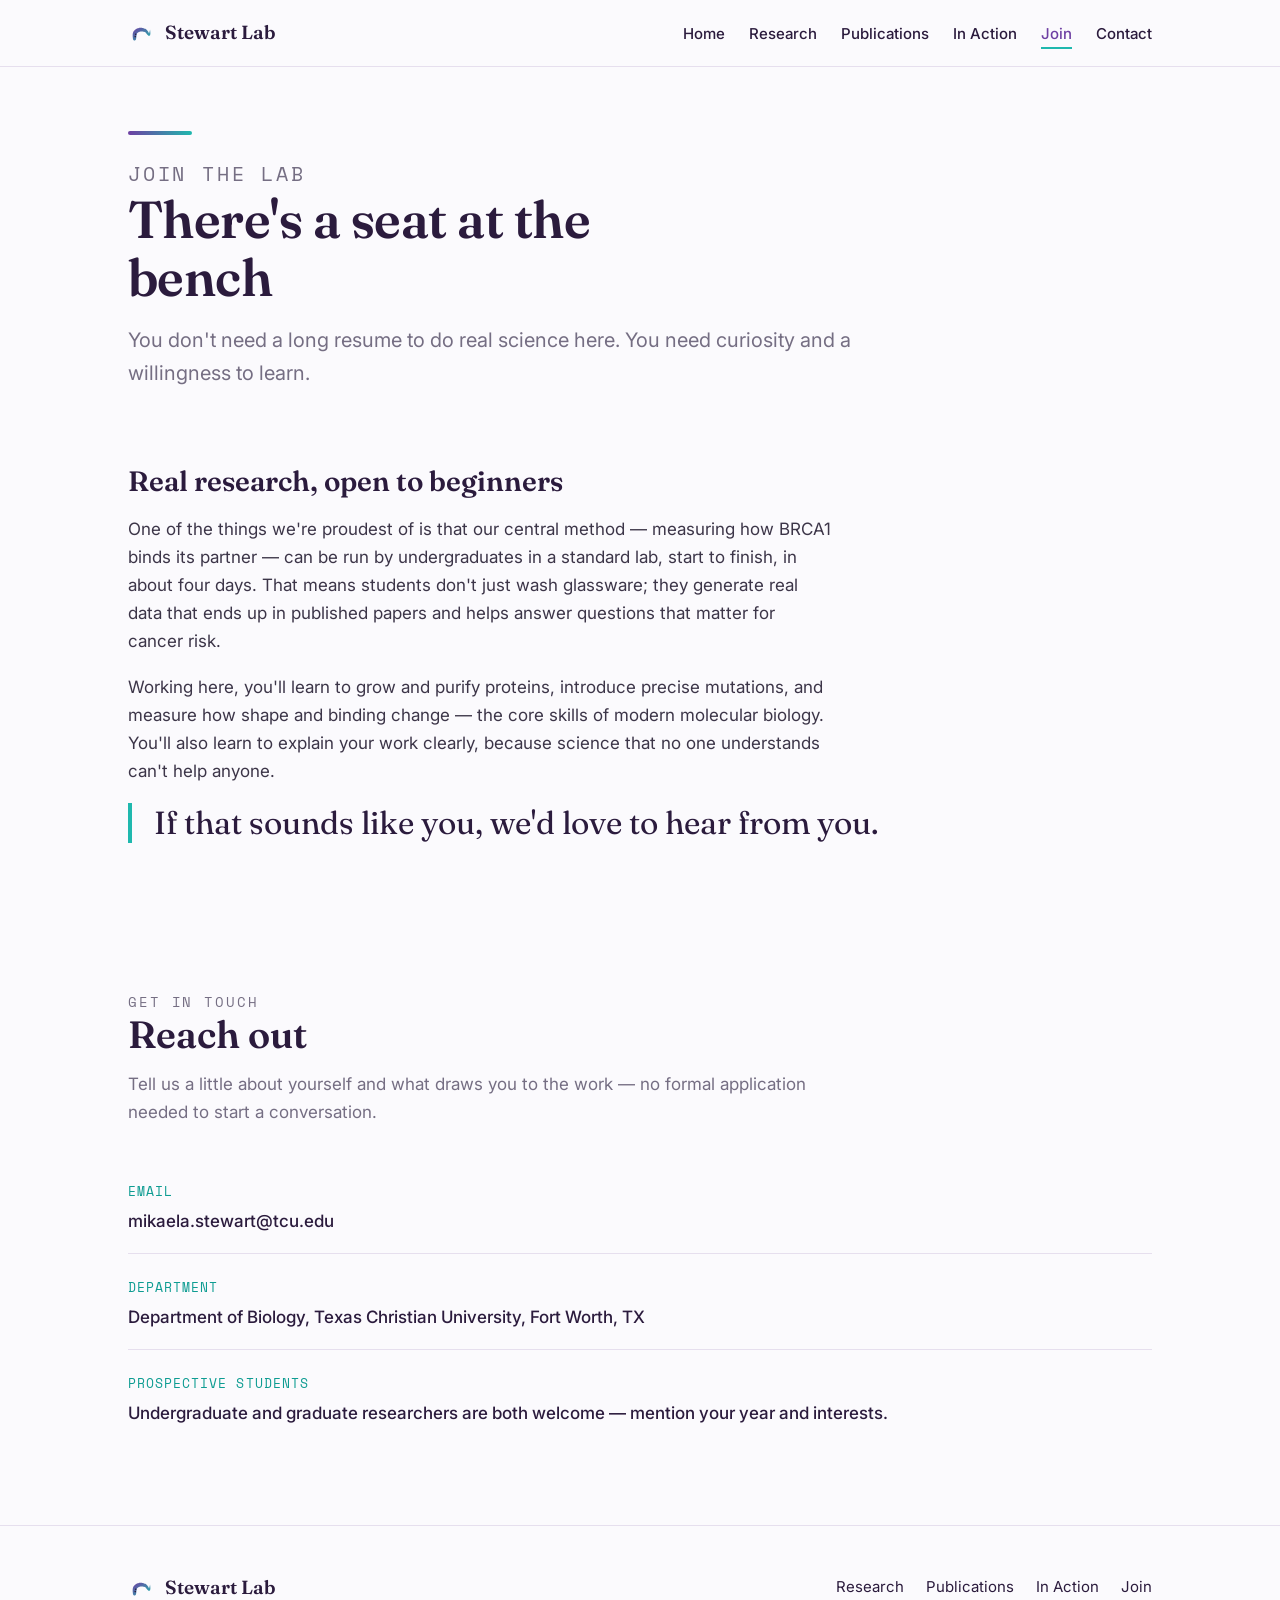
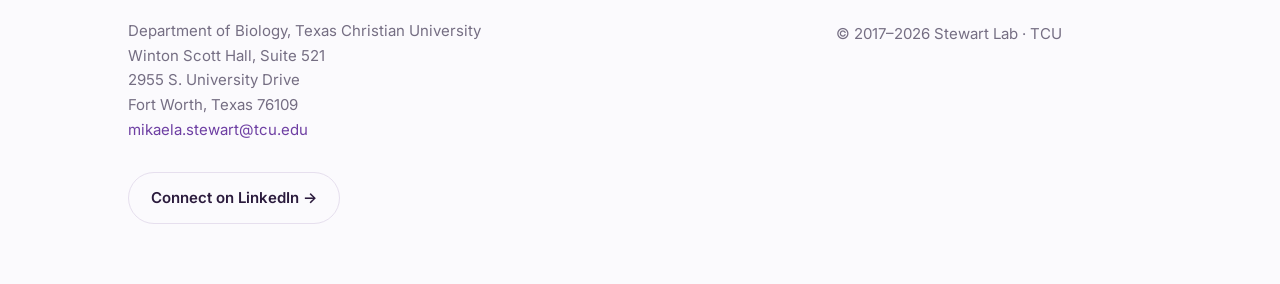
==== join.html @ c3c1b145 "Add files via upload" ====
<!DOCTYPE html><html lang="en"><head><meta charset="UTF-8"><meta name="viewport" content="width=device-width, initial-scale=1.0"><title>Join the Lab — Stewart Lab</title><meta name="description" content="Join the Stewart Lab at TCU. Hands-on molecular biology research, open to undergraduates."><meta property="og:title" content="Join the Lab — Stewart Lab"><meta property="og:description" content="Join the Stewart Lab at TCU. Hands-on molecular biology research, open to undergraduates."><meta property="og:type" content="website"><link rel="icon" href="data:image/svg+xml,%3Csvg%20xmlns='http://www.w3.org/2000/svg'%20viewBox='0%200%2040%2040'%3E%3Cpath%20d='M12.4%2029.1L12.5%2028.6L12.6%2027.9L12.7%2027.2L12.8%2026.4L12.9%2025.5L13%2024.6L13.1%2023.8L13.2%2023L13.3%2022.2L13.4%2021.6L13.6%2021.2L13.7%2021L13.9%2020.7L14.1%2020.4L14.4%2020.1L14.8%2019.8L15.2%2019.5L15.6%2019.2L16.1%2018.9L16.6%2018.6L17.1%2018.4L17.6%2018.2L18.1%2018L18.5%2017.9L19%2017.8L19.5%2017.7L20.1%2017.7L20.8%2017.6L21.5%2017.7L22.2%2017.7L22.8%2017.8L23.5%2017.9L24.2%2018L24.8%2018.2L25.4%2018.3L25.8%2018.5L26.2%2018.6L26.6%2018.9L27.1%2019.4L27.6%2020L28.2%2020.6L28.7%2021.3L29.2%2022L29.8%2022.6L30.3%2023.2L30.9%2023.7L31.6%2024.2L32.8%2024.3L33.8%2023.7L34.1%2022.9L34.3%2022.1L34.4%2021.3L34.4%2020.4L34.4%2019.5L34.3%2018.6L34.3%2017.7L34.2%2016.8L34.1%2016.1L34%2015.4L34%2015L34%2015L33.8%2015.4L33.7%2016L33.5%2016.7L33.3%2017.6L33%2018.4L32.8%2019.3L32.6%2020.2L32.3%2020.9L32.1%2021.5L31.9%2021.9L31.8%2022L32.2%2021.7L32.8%2021.7L32.8%2021.7L32.7%2021.3L32.4%2020.8L32.1%2020.2L31.7%2019.4L31.3%2018.6L30.9%2017.7L30.3%2016.8L29.7%2016L29%2015.2L28.2%2014.5L27.4%2014L26.6%2013.6L25.7%2013.3L24.8%2012.9L24%2012.7L23%2012.4L22.1%2012.2L21.2%2012.1L20.2%2012L19.3%2012L18.4%2012L17.5%2012.1L16.6%2012.3L15.7%2012.5L14.9%2012.8L14%2013.1L13.2%2013.5L12.4%2013.9L11.6%2014.5L10.8%2015L10.1%2015.7L9.5%2016.4L8.9%2017.1L8.3%2018L7.8%2019.1L7.5%2020.2L7.3%2021.2L7.2%2022.3L7.2%2023.4L7.2%2024.4L7.2%2025.4L7.3%2026.3L7.4%2027.2L7.5%2027.9L7.5%2028.4L7.6%2028.9L7.7%2029.7L8.1%2030.4L8.7%2031L9.4%2031.4L10.3%2031.4L11.1%2031.2L11.8%2030.7L12.2%2030Z'%20fill='%236E3FA3'/%3E%3C/svg%3E"><link rel="preconnect" href="https://fonts.googleapis.com"><link rel="preconnect" href="https://fonts.gstatic.com" crossorigin><link href="https://fonts.googleapis.com/css2?family=Fraunces:opsz,wght@9..144,400;9..144,500;9..144,600&family=Inter:wght@400;500;600&family=Space+Mono:wght@400;700&display=swap" rel="stylesheet"><link rel="stylesheet" href="styles.css"></head><body><header><div class="wrap nav"><a class="brand" href="index.html"><svg class="mark" viewBox="0 0 40 40" aria-hidden="true"><defs><linearGradient id="mg" x1="0" y1="0" x2="1" y2="1"><stop offset="0" stop-color="#6E3FA3"/><stop offset="1" stop-color="#1FB8AE"/></linearGradient></defs><path d="M12.4 29.1L12.5 28.6L12.6 27.9L12.7 27.2L12.8 26.4L12.9 25.5L13 24.6L13.1 23.8L13.2 23L13.3 22.2L13.4 21.6L13.6 21.2L13.7 21L13.9 20.7L14.1 20.4L14.4 20.1L14.8 19.8L15.2 19.5L15.6 19.2L16.1 18.9L16.6 18.6L17.1 18.4L17.6 18.2L18.1 18L18.5 17.9L19 17.8L19.5 17.7L20.1 17.7L20.8 17.6L21.5 17.7L22.2 17.7L22.8 17.8L23.5 17.9L24.2 18L24.8 18.2L25.4 18.3L25.8 18.5L26.2 18.6L26.6 18.9L27.1 19.4L27.6 20L28.2 20.6L28.7 21.3L29.2 22L29.8 22.6L30.3 23.2L30.9 23.7L31.6 24.2L32.8 24.3L33.8 23.7L34.1 22.9L34.3 22.1L34.4 21.3L34.4 20.4L34.4 19.5L34.3 18.6L34.3 17.7L34.2 16.8L34.1 16.1L34 15.4L34 15L34 15L33.8 15.4L33.7 16L33.5 16.7L33.3 17.6L33 18.4L32.8 19.3L32.6 20.2L32.3 20.9L32.1 21.5L31.9 21.9L31.8 22L32.2 21.7L32.8 21.7L32.8 21.7L32.7 21.3L32.4 20.8L32.1 20.2L31.7 19.4L31.3 18.6L30.9 17.7L30.3 16.8L29.7 16L29 15.2L28.2 14.5L27.4 14L26.6 13.6L25.7 13.3L24.8 12.9L24 12.7L23 12.4L22.1 12.2L21.2 12.1L20.2 12L19.3 12L18.4 12L17.5 12.1L16.6 12.3L15.7 12.5L14.9 12.8L14 13.1L13.2 13.5L12.4 13.9L11.6 14.5L10.8 15L10.1 15.7L9.5 16.4L8.9 17.1L8.3 18L7.8 19.1L7.5 20.2L7.3 21.2L7.2 22.3L7.2 23.4L7.2 24.4L7.2 25.4L7.3 26.3L7.4 27.2L7.5 27.9L7.5 28.4L7.6 28.9L7.7 29.7L8.1 30.4L8.7 31L9.4 31.4L10.3 31.4L11.1 31.2L11.8 30.7L12.2 30Z" fill="url(#mg)"/><circle cx="11.2" cy="25.5" r="1.25" fill="#2B1B3D"/><circle cx="11.8" cy="22.0" r="1.25" fill="#2B1B3D"/></svg>Stewart Lab</a><button class="navtoggle" aria-label="Menu" aria-expanded="false"><span></span><span></span><span></span></button><ul class="menu" id="menu"><li><a href="index.html">Home</a></li><li><a href="research.html">Research</a></li><li><a href="publications.html">Publications</a></li><li><a href="people.html">In Action</a></li><li><a href="join.html" class="active">Join</a></li><li><a href="#contact">Contact</a></li></ul></div></header>
<main>
  <section class="subhero"><div class="wrap reveal">
    <div class="bar"></div>
    <p class="eyebrow">Join the lab</p>
    <h1>There's a seat at the bench</h1>
    <p>You don't need a long resume to do real science here. You need curiosity and a willingness to learn.</p>
  </div></section>

  <section class="section"><div class="wrap prose reveal">
    <h2 style="font-size:28px; margin-bottom:16px;">Real research, open to beginners</h2>
    <p>One of the things we're proudest of is that our central method &mdash; measuring how BRCA1 binds its
      partner &mdash; can be run by undergraduates in a standard lab, start to finish, in about four days.
      That means students don't just wash glassware; they generate real data that ends up in published
      papers and helps answer questions that matter for cancer risk.</p>
    <p>Working here, you'll learn to grow and purify proteins, introduce precise mutations, and measure how
      shape and binding change &mdash; the core skills of modern molecular biology. You'll also learn to
      explain your work clearly, because science that no one understands can't help anyone.</p>
    <p class="pull">If that sounds like you, we'd love to hear from you.</p>
  </div></section>

  <section class="section"><div class="wrap reveal">
    <div class="section-head"><p class="eyebrow">Get in touch</p><h2>Reach out</h2>
      <p>Tell us a little about yourself and what draws you to the work &mdash; no formal application needed to start a conversation.</p></div>
    <ul class="list">
      <li><span class="where">Email</span><a class="what" href="mailto:mikaela.stewart@tcu.edu">mikaela.stewart@tcu.edu</a></li>
      <li><span class="where">Department</span><span class="what">Department of Biology, Texas Christian University, Fort Worth, TX</span></li>
      <li><span class="where">Prospective students</span><span class="what">Undergraduate and graduate researchers are both welcome &mdash; mention your year and interests.</span></li>
    </ul>
  </div></section>
</main><footer id="contact"><div class="wrap foot-grid"><div><div class="brand"><svg class="mark" viewBox="0 0 40 40" aria-hidden="true"><defs><linearGradient id="mg" x1="0" y1="0" x2="1" y2="1"><stop offset="0" stop-color="#6E3FA3"/><stop offset="1" stop-color="#1FB8AE"/></linearGradient></defs><path d="M12.4 29.1L12.5 28.6L12.6 27.9L12.7 27.2L12.8 26.4L12.9 25.5L13 24.6L13.1 23.8L13.2 23L13.3 22.2L13.4 21.6L13.6 21.2L13.7 21L13.9 20.7L14.1 20.4L14.4 20.1L14.8 19.8L15.2 19.5L15.6 19.2L16.1 18.9L16.6 18.6L17.1 18.4L17.6 18.2L18.1 18L18.5 17.9L19 17.8L19.5 17.7L20.1 17.7L20.8 17.6L21.5 17.7L22.2 17.7L22.8 17.8L23.5 17.9L24.2 18L24.8 18.2L25.4 18.3L25.8 18.5L26.2 18.6L26.6 18.9L27.1 19.4L27.6 20L28.2 20.6L28.7 21.3L29.2 22L29.8 22.6L30.3 23.2L30.9 23.7L31.6 24.2L32.8 24.3L33.8 23.7L34.1 22.9L34.3 22.1L34.4 21.3L34.4 20.4L34.4 19.5L34.3 18.6L34.3 17.7L34.2 16.8L34.1 16.1L34 15.4L34 15L34 15L33.8 15.4L33.7 16L33.5 16.7L33.3 17.6L33 18.4L32.8 19.3L32.6 20.2L32.3 20.9L32.1 21.5L31.9 21.9L31.8 22L32.2 21.7L32.8 21.7L32.8 21.7L32.7 21.3L32.4 20.8L32.1 20.2L31.7 19.4L31.3 18.6L30.9 17.7L30.3 16.8L29.7 16L29 15.2L28.2 14.5L27.4 14L26.6 13.6L25.7 13.3L24.8 12.9L24 12.7L23 12.4L22.1 12.2L21.2 12.1L20.2 12L19.3 12L18.4 12L17.5 12.1L16.6 12.3L15.7 12.5L14.9 12.8L14 13.1L13.2 13.5L12.4 13.9L11.6 14.5L10.8 15L10.1 15.7L9.5 16.4L8.9 17.1L8.3 18L7.8 19.1L7.5 20.2L7.3 21.2L7.2 22.3L7.2 23.4L7.2 24.4L7.2 25.4L7.3 26.3L7.4 27.2L7.5 27.9L7.5 28.4L7.6 28.9L7.7 29.7L8.1 30.4L8.7 31L9.4 31.4L10.3 31.4L11.1 31.2L11.8 30.7L12.2 30Z" fill="url(#mg)"/><circle cx="11.2" cy="25.5" r="1.25" fill="#2B1B3D"/><circle cx="11.8" cy="22.0" r="1.25" fill="#2B1B3D"/></svg>Stewart Lab</div><p class="muted">Department of Biology, Texas Christian University<br>Winton Scott Hall, Suite 521<br>2955 S. University Drive<br>Fort Worth, Texas 76109<br><a href="mailto:mikaela.stewart@tcu.edu">mikaela.stewart@tcu.edu</a></p><a class="btn btn-ghost" href="https://www.linkedin.com/in/mikaelastewart/" target="_blank" rel="noopener" style="margin-top:14px;">Connect on LinkedIn &rarr;</a></div><div><ul class="foot-links"><li><a href="research.html">Research</a></li><li><a href="publications.html">Publications</a></li><li><a href="people.html">In Action</a></li><li><a href="join.html">Join</a></li></ul><p class="muted" style="margin-top:22px;">&copy; 2017&ndash;<span id="yr"></span> Stewart Lab &middot; TCU</p></div></div></footer><script>document.getElementById("yr").textContent=new Date().getFullYear();var t=document.querySelector(".navtoggle"),m=document.getElementById("menu");t.addEventListener("click",function(){var o=m.classList.toggle("open");t.setAttribute("aria-expanded",o);});m.querySelectorAll("a").forEach(function(a){a.addEventListener("click",function(){m.classList.remove("open");});});var io=new IntersectionObserver(function(e){e.forEach(function(x){if(x.isIntersecting){x.target.classList.add("in");io.unobserve(x.target);}});},{threshold:0.12});document.querySelectorAll(".reveal").forEach(function(el){io.observe(el);});</script></body></html>
---- styles.css ----
/* =====================================================================
   Stewart Lab — shared styles for every page.
   COLORS live in :root below. Change a hex here and the whole site updates.
   ===================================================================== */
:root{
  --plum:        #2B1B3D;
  --purple:      #6E3FA3;
  --purple-soft: #8B5CC7;
  --teal:        #0E9C92;
  --teal-bright: #1FB8AE;
  --bg:          #FBFAFD;
  --panel:       #F3EEF8;
  --panel-teal:  #E6F5F3;
  --text:        #3C3548;
  --muted:       #756E83;
  --line:        #E6DFEE;
  --maxw: 1080px;
}

*{box-sizing:border-box;}
html{scroll-behavior:smooth;}
body{margin:0; background:var(--bg); color:var(--text);
  font-family:"Inter",system-ui,sans-serif; font-size:17px; line-height:1.65;
  -webkit-font-smoothing:antialiased;}
h1,h2,h3{font-family:"Fraunces",Georgia,serif; color:var(--plum); font-weight:600; line-height:1.12; margin:0;}
a{color:var(--purple); text-decoration:none;}
a:hover{text-decoration:underline;}
em{font-style:italic;}
strong{color:var(--plum);}
.wrap{max-width:var(--maxw); margin:0 auto; padding:0 28px;}
.eyebrow{font-family:"Space Mono",monospace; font-size:13.5px; letter-spacing:.14em;
  text-transform:uppercase; color:var(--teal); margin:0 0 14px;}

/* ---------- nav ---------- */
header{position:sticky; top:0; z-index:50; background:rgba(251,250,253,.88);
  backdrop-filter:saturate(140%) blur(8px); border-bottom:1px solid var(--line);}
.nav{display:flex; align-items:center; justify-content:space-between; height:66px;}
.brand{display:flex; align-items:center; gap:11px; font-family:"Fraunces",serif;
  font-weight:600; font-size:19px; color:var(--plum);}
.brand:hover{text-decoration:none;}
.mark{width:26px; height:26px; flex:0 0 auto;}
.menu{display:flex; gap:24px; list-style:none; margin:0; padding:0;}
.menu a{color:var(--plum); font-size:15px; font-weight:500; padding:4px 0; border-bottom:2px solid transparent;}
.menu a:hover{color:var(--purple); text-decoration:none;}
.menu a.active{color:var(--purple); border-bottom-color:var(--teal-bright);}
.navtoggle{display:none; background:none; border:0; cursor:pointer; padding:8px;}
.navtoggle span{display:block; width:22px; height:2px; background:var(--plum); margin:4px 0;}

/* ---------- buttons ---------- */
.btn{display:inline-block; font-weight:600; font-size:15px; padding:13px 22px; border-radius:999px;
  transition:transform .15s ease, box-shadow .15s ease, border-color .15s ease, color .15s ease;}
.btn-primary{background:var(--purple); color:#fff;}
.btn-primary:hover{text-decoration:none; transform:translateY(-2px); box-shadow:0 8px 22px rgba(110,63,163,.28);}
.btn-ghost{color:var(--plum); border:1.5px solid var(--line);}
.btn-ghost:hover{text-decoration:none; border-color:var(--teal); color:var(--teal);}

/* ---------- hero (home) ---------- */
.hero{padding:78px 0 60px; overflow:hidden;}
.hero-grid{display:grid; grid-template-columns:1.05fr .95fr; gap:46px; align-items:center;}
.hero h1{font-size:clamp(40px,5.8vw,68px); letter-spacing:-.01em;}
.hero h1 .accent{color:var(--purple);}
.hero .lead{font-size:20px; max-width:36ch; margin:22px 0 30px;}
.cta-row{display:flex; gap:14px; flex-wrap:wrap;}
.ribbon-art{width:100%; height:auto; filter:drop-shadow(0 14px 30px rgba(43,27,61,.12));}

/* ---------- subhero (interior pages) ---------- */
.subhero{padding:64px 0 26px;}
.subhero .bar{width:64px; height:4px; border-radius:3px;
  background:linear-gradient(90deg,var(--purple),var(--teal-bright)); margin-bottom:22px;}
.subhero h1{font-size:clamp(34px,5vw,52px); letter-spacing:-.01em; max-width:18ch;}
.subhero p{font-size:20px; color:var(--muted); max-width:60ch; margin:18px 0 0;}

/* ---------- sections ---------- */
.section{padding:50px 0;}
.section-head{max-width:62ch; margin-bottom:32px;}
.section-head h2{font-size:clamp(26px,3.6vw,38px);}
.section-head p{color:var(--muted); margin:14px 0 0;}
.prose p{max-width:64ch;}
.prose p + p{margin-top:18px;}
.pull{font-family:"Fraunces",serif; font-size:clamp(23px,3vw,32px); color:var(--plum);
  border-left:4px solid var(--teal-bright); padding-left:22px; margin:34px 0; max-width:26ch; line-height:1.25;}
.shimmer{background:linear-gradient(100deg,var(--plum) 0%,var(--plum) 38%,var(--teal-bright) 50%,var(--plum) 62%,var(--plum) 100%);
  background-size:220% auto; -webkit-background-clip:text; background-clip:text;
  -webkit-text-fill-color:transparent; color:transparent; animation:shimmer 5s linear infinite;}
@keyframes shimmer{from{background-position:140% center;} to{background-position:-140% center;}}

/* ---------- quick links (home) ---------- */
.quick{display:grid; grid-template-columns:repeat(3,1fr); gap:22px;}
.qcard{display:block; background:#fff; border:1px solid var(--line); border-radius:16px; padding:26px 24px;
  color:var(--text); transition:transform .18s ease, box-shadow .18s ease;}
.qcard:hover{text-decoration:none; transform:translateY(-3px); box-shadow:0 14px 34px rgba(43,27,61,.09);}
.qcard h3{font-size:21px; margin:0 0 8px;}
.qcard p{margin:0; font-size:15.5px; color:var(--muted);}
.qcard .go{display:inline-block; margin-top:14px; font-family:"Space Mono",monospace; font-size:13px; color:var(--purple);}

/* ---------- approach rows ---------- */
.approach{display:grid; grid-template-columns:1fr 1fr; gap:56px; align-items:center; margin-top:54px;}
.approach:first-of-type{margin-top:0;}
.approach.flip .copy{order:2;}
.approach .label{font-family:"Space Mono",monospace; font-size:13px; color:var(--teal); letter-spacing:.1em;}
.approach h3{font-size:26px; margin:8px 0 14px;}
.approach p{margin:0;}
.approach p + p{margin-top:14px;}

/* ---------- image slot ---------- */
.ph{position:relative; margin:0; width:100%; aspect-ratio:4/3; border-radius:16px; overflow:hidden;
  background:linear-gradient(135deg,var(--panel),var(--panel-teal));
  display:flex; align-items:center; justify-content:center;}
.ph.tall{aspect-ratio:3/4;}
.ph img{position:absolute; inset:0; width:100%; height:100%; object-fit:cover;}
.ph .ph-label{font-family:"Space Mono",monospace; font-size:12.5px; color:var(--purple);
  text-align:center; padding:0 16px; line-height:1.5;}
.ph .ph-label b{display:block; color:var(--plum); margin-bottom:4px; font-weight:700;}

/* ---------- techniques ---------- */
.tech{background:var(--panel); border-radius:20px; padding:40px 36px;}
.tags{display:flex; flex-wrap:wrap; gap:10px; margin-top:12px;}
.tag{font-family:"Space Mono",monospace; font-size:13px; background:#fff; border:1px solid var(--line);
  color:var(--plum); padding:7px 13px; border-radius:8px;}

/* ---------- people ---------- */
.people-grid{display:grid; grid-template-columns:280px 1fr; gap:48px; align-items:start;}
.bio h2{font-size:26px; margin:0 0 4px;}
.bio .role{font-family:"Space Mono",monospace; font-size:13px; color:var(--teal);
  text-transform:uppercase; letter-spacing:.08em; margin:0 0 16px;}

/* ---------- lists / publications ---------- */
.list{list-style:none; margin:0; padding:0;}
.list li{padding:18px 0; border-bottom:1px solid var(--line);}
.list li:last-child{border-bottom:0;}
.list .where{font-family:"Space Mono",monospace; font-size:13px; color:var(--teal);
  text-transform:uppercase; letter-spacing:.08em;}
.list .what{display:block; color:var(--plum); font-weight:500; margin-top:3px; font-size:17px;}

.pub{padding:30px 0; border-bottom:1px solid var(--line);}
.pub:last-child{border-bottom:0;}
.pub .venue{font-family:"Space Mono",monospace; font-size:13px; color:var(--teal);
  text-transform:uppercase; letter-spacing:.08em;}
.pub h2{font-size:24px; margin:8px 0 6px; max-width:40ch;}
.pub .cite{font-size:14.5px; color:var(--muted); margin:0 0 16px;}
.pub .plain{display:grid; grid-template-columns:repeat(3,1fr); gap:18px; margin:0 0 16px;}
.pub .plain h4{font-family:"Space Mono",monospace; font-size:15px; letter-spacing:.06em; text-transform:uppercase;
  color:var(--purple); margin:0 0 6px;}
.pub .plain p{margin:0; font-size:16px;}

/* ---------- join band ---------- */
.join{background:linear-gradient(120deg,var(--plum),var(--purple)); border-radius:22px; color:#fff;
  padding:52px 44px; display:flex; align-items:center; justify-content:space-between; gap:30px; flex-wrap:wrap;}
.join h2{color:#fff; font-size:clamp(26px,3.4vw,36px); max-width:18ch;}
.join p{color:#E9DDF5; margin:10px 0 0; max-width:46ch;}
.join .btn-primary{background:var(--teal-bright); color:var(--plum);}
.join .btn-primary:hover{box-shadow:0 8px 22px rgba(31,184,174,.35);}

/* ---------- footer ---------- */
footer{border-top:1px solid var(--line); padding:46px 0 60px; margin-top:30px;}
.foot-grid{display:flex; justify-content:space-between; gap:30px; flex-wrap:wrap;}
footer .brand{margin-bottom:10px;}
.muted{color:var(--muted); font-size:15px;}
.foot-links{list-style:none; margin:0; padding:0; display:flex; gap:22px; flex-wrap:wrap;}
.foot-links a{color:var(--plum); font-size:15px;}

/* ---------- reveal ---------- */
.reveal{opacity:0; transform:translateY(16px); transition:opacity .6s ease, transform .6s ease;}
.reveal.in{opacity:1; transform:none;}

/* ---------- photo gallery ---------- */
.gallery{display:grid; grid-template-columns:repeat(auto-fill,minmax(240px,1fr)); gap:22px;}
.shot{margin:0;}
.shot-btn{display:block; width:100%; padding:0; border:0; background:none; cursor:zoom-in;
  border-radius:14px; overflow:hidden; line-height:0;}
.shot-btn img{width:100%; aspect-ratio:4/3; object-fit:cover; display:block; transition:transform .35s ease;}
.shot-btn:hover img{transform:scale(1.04);}
.shot-btn:focus-visible{outline:3px solid var(--teal-bright); outline-offset:2px;}
.shot figcaption{font-size:14px; color:var(--muted); margin-top:11px; line-height:1.45;}

/* ---------- lightbox ---------- */
.lightbox{position:fixed; inset:0; z-index:100; display:none; align-items:center; justify-content:center;
  background:rgba(20,12,28,.93); padding:28px;}
.lightbox.open{display:flex;}
.lb-figure{margin:0; max-width:1100px; width:100%; text-align:center;}
.lb-figure img{max-width:100%; max-height:78vh; border-radius:12px; box-shadow:0 20px 60px rgba(0,0,0,.5);}
.lb-figure figcaption{color:#EDE7F3; font-size:15.5px; line-height:1.5; margin:16px auto 0; max-width:62ch;}
.lb-close,.lb-prev,.lb-next{position:absolute; background:rgba(255,255,255,.13); color:#fff; border:0;
  cursor:pointer; border-radius:999px; width:48px; height:48px; font-size:26px; line-height:1;
  display:flex; align-items:center; justify-content:center; transition:background .15s ease;}
.lb-close:hover,.lb-prev:hover,.lb-next:hover{background:rgba(255,255,255,.28);}
.lb-close:focus-visible,.lb-prev:focus-visible,.lb-next:focus-visible{outline:2px solid var(--teal-bright); outline-offset:2px;}
.lb-close{top:20px; right:20px;}
.lb-prev{left:20px; top:50%; transform:translateY(-50%);}
.lb-next{right:20px; top:50%; transform:translateY(-50%);}
@media(max-width:560px){ .lb-prev{left:10px;} .lb-next{right:10px;} .lb-close{top:12px; right:12px;} }

/* ---------- responsive ---------- */
@media(max-width:840px){
  .hero-grid{grid-template-columns:1fr; gap:30px;}
  .ribbon-art{max-width:440px;}
  .quick{grid-template-columns:1fr;}
  .approach,.approach.flip{grid-template-columns:1fr; gap:30px;}
  .approach.flip .copy{order:0;}
  .people-grid{grid-template-columns:1fr; gap:30px;}
  .pub .plain{grid-template-columns:1fr; gap:12px;}
  .menu{display:none; position:absolute; top:66px; left:0; right:0; background:var(--bg);
    flex-direction:column; gap:0; padding:8px 0; border-bottom:1px solid var(--line);}
  .menu.open{display:flex;}
  .menu li{padding:0 28px;}
  .menu a{display:block; padding:12px 0; border-bottom:0;}
  .navtoggle{display:block;}
}
@media(prefers-reduced-motion:reduce){
  html{scroll-behavior:auto;}
  .reveal{opacity:1; transform:none; transition:none;}
  .shot-btn img{transition:none;}
  .shimmer{animation:none; -webkit-text-fill-color:var(--plum); color:var(--plum);}
}
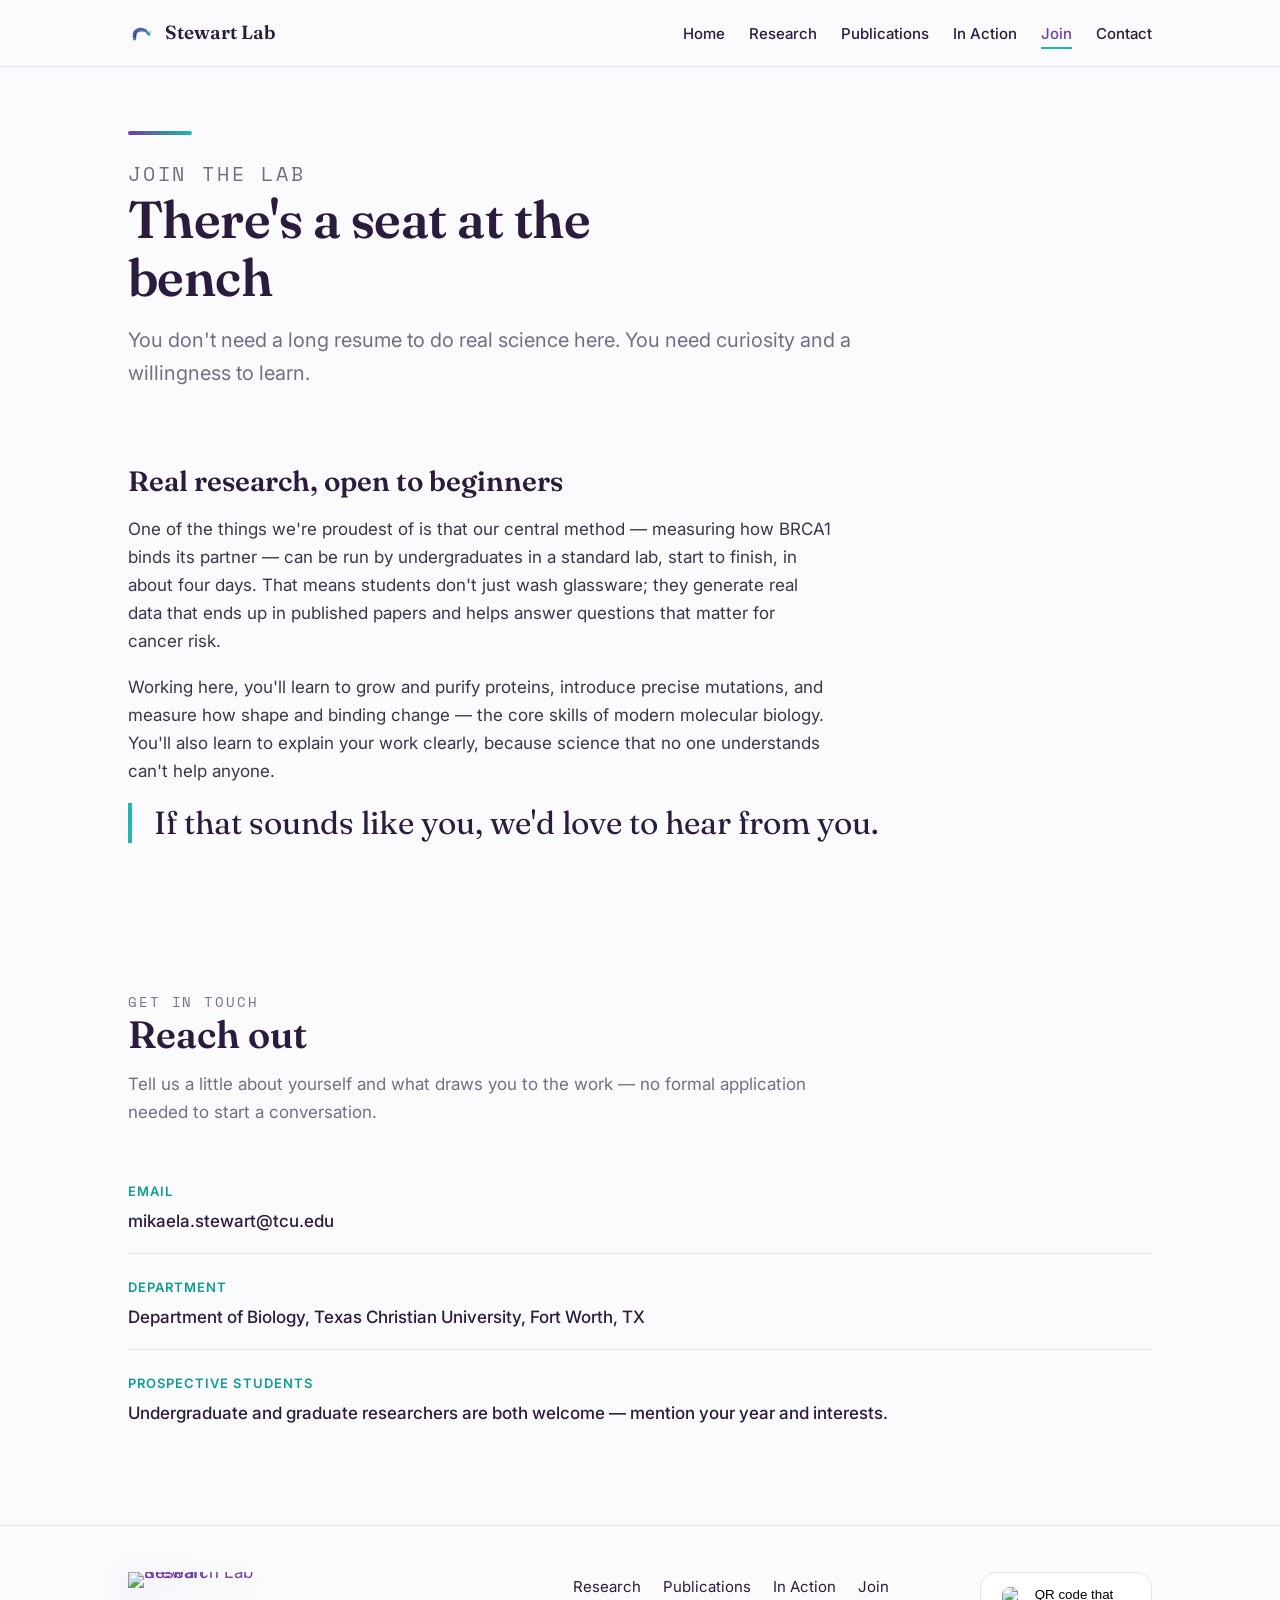
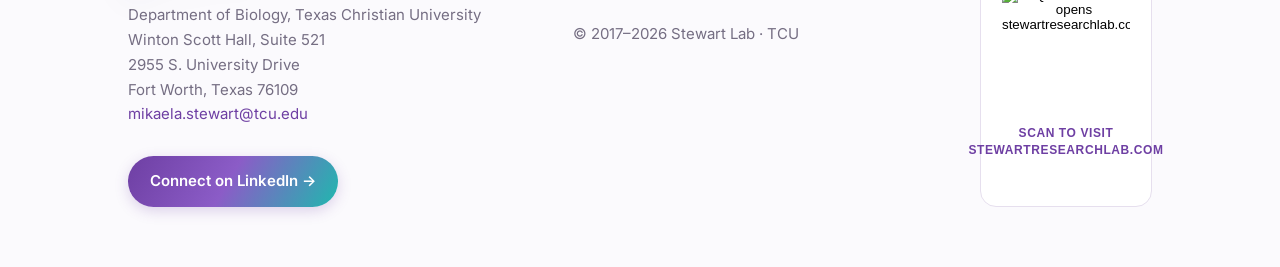
==== commit 601555ce: "Add files via upload" ====
--- a/join.html
+++ b/join.html
@@ -1,4 +1,4 @@
-<!DOCTYPE html><html lang="en"><head><meta charset="UTF-8"><meta name="viewport" content="width=device-width, initial-scale=1.0"><title>Join the Lab — Stewart Lab</title><meta name="description" content="Join the Stewart Lab at TCU. Hands-on molecular biology research, open to undergraduates."><meta property="og:title" content="Join the Lab — Stewart Lab"><meta property="og:description" content="Join the Stewart Lab at TCU. Hands-on molecular biology research, open to undergraduates."><meta property="og:type" content="website"><link rel="icon" href="data:image/svg+xml,%3Csvg%20xmlns='http://www.w3.org/2000/svg'%20viewBox='0%200%2040%2040'%3E%3Cpath%20d='M12.4%2029.1L12.5%2028.6L12.6%2027.9L12.7%2027.2L12.8%2026.4L12.9%2025.5L13%2024.6L13.1%2023.8L13.2%2023L13.3%2022.2L13.4%2021.6L13.6%2021.2L13.7%2021L13.9%2020.7L14.1%2020.4L14.4%2020.1L14.8%2019.8L15.2%2019.5L15.6%2019.2L16.1%2018.9L16.6%2018.6L17.1%2018.4L17.6%2018.2L18.1%2018L18.5%2017.9L19%2017.8L19.5%2017.7L20.1%2017.7L20.8%2017.6L21.5%2017.7L22.2%2017.7L22.8%2017.8L23.5%2017.9L24.2%2018L24.8%2018.2L25.4%2018.3L25.8%2018.5L26.2%2018.6L26.6%2018.9L27.1%2019.4L27.6%2020L28.2%2020.6L28.7%2021.3L29.2%2022L29.8%2022.6L30.3%2023.2L30.9%2023.7L31.6%2024.2L32.8%2024.3L33.8%2023.7L34.1%2022.9L34.3%2022.1L34.4%2021.3L34.4%2020.4L34.4%2019.5L34.3%2018.6L34.3%2017.7L34.2%2016.8L34.1%2016.1L34%2015.4L34%2015L34%2015L33.8%2015.4L33.7%2016L33.5%2016.7L33.3%2017.6L33%2018.4L32.8%2019.3L32.6%2020.2L32.3%2020.9L32.1%2021.5L31.9%2021.9L31.8%2022L32.2%2021.7L32.8%2021.7L32.8%2021.7L32.7%2021.3L32.4%2020.8L32.1%2020.2L31.7%2019.4L31.3%2018.6L30.9%2017.7L30.3%2016.8L29.7%2016L29%2015.2L28.2%2014.5L27.4%2014L26.6%2013.6L25.7%2013.3L24.8%2012.9L24%2012.7L23%2012.4L22.1%2012.2L21.2%2012.1L20.2%2012L19.3%2012L18.4%2012L17.5%2012.1L16.6%2012.3L15.7%2012.5L14.9%2012.8L14%2013.1L13.2%2013.5L12.4%2013.9L11.6%2014.5L10.8%2015L10.1%2015.7L9.5%2016.4L8.9%2017.1L8.3%2018L7.8%2019.1L7.5%2020.2L7.3%2021.2L7.2%2022.3L7.2%2023.4L7.2%2024.4L7.2%2025.4L7.3%2026.3L7.4%2027.2L7.5%2027.9L7.5%2028.4L7.6%2028.9L7.7%2029.7L8.1%2030.4L8.7%2031L9.4%2031.4L10.3%2031.4L11.1%2031.2L11.8%2030.7L12.2%2030Z'%20fill='%236E3FA3'/%3E%3C/svg%3E"><link rel="preconnect" href="https://fonts.googleapis.com"><link rel="preconnect" href="https://fonts.gstatic.com" crossorigin><link href="https://fonts.googleapis.com/css2?family=Fraunces:opsz,wght@9..144,400;9..144,500;9..144,600&family=Inter:wght@400;500;600&family=Space+Mono:wght@400;700&display=swap" rel="stylesheet"><link rel="stylesheet" href="styles.css"></head><body><header><div class="wrap nav"><a class="brand" href="index.html"><svg class="mark" viewBox="0 0 40 40" aria-hidden="true"><defs><linearGradient id="mg" x1="0" y1="0" x2="1" y2="1"><stop offset="0" stop-color="#6E3FA3"/><stop offset="1" stop-color="#1FB8AE"/></linearGradient></defs><path d="M12.4 29.1L12.5 28.6L12.6 27.9L12.7 27.2L12.8 26.4L12.9 25.5L13 24.6L13.1 23.8L13.2 23L13.3 22.2L13.4 21.6L13.6 21.2L13.7 21L13.9 20.7L14.1 20.4L14.4 20.1L14.8 19.8L15.2 19.5L15.6 19.2L16.1 18.9L16.6 18.6L17.1 18.4L17.6 18.2L18.1 18L18.5 17.9L19 17.8L19.5 17.7L20.1 17.7L20.8 17.6L21.5 17.7L22.2 17.7L22.8 17.8L23.5 17.9L24.2 18L24.8 18.2L25.4 18.3L25.8 18.5L26.2 18.6L26.6 18.9L27.1 19.4L27.6 20L28.2 20.6L28.7 21.3L29.2 22L29.8 22.6L30.3 23.2L30.9 23.7L31.6 24.2L32.8 24.3L33.8 23.7L34.1 22.9L34.3 22.1L34.4 21.3L34.4 20.4L34.4 19.5L34.3 18.6L34.3 17.7L34.2 16.8L34.1 16.1L34 15.4L34 15L34 15L33.8 15.4L33.7 16L33.5 16.7L33.3 17.6L33 18.4L32.8 19.3L32.6 20.2L32.3 20.9L32.1 21.5L31.9 21.9L31.8 22L32.2 21.7L32.8 21.7L32.8 21.7L32.7 21.3L32.4 20.8L32.1 20.2L31.7 19.4L31.3 18.6L30.9 17.7L30.3 16.8L29.7 16L29 15.2L28.2 14.5L27.4 14L26.6 13.6L25.7 13.3L24.8 12.9L24 12.7L23 12.4L22.1 12.2L21.2 12.1L20.2 12L19.3 12L18.4 12L17.5 12.1L16.6 12.3L15.7 12.5L14.9 12.8L14 13.1L13.2 13.5L12.4 13.9L11.6 14.5L10.8 15L10.1 15.7L9.5 16.4L8.9 17.1L8.3 18L7.8 19.1L7.5 20.2L7.3 21.2L7.2 22.3L7.2 23.4L7.2 24.4L7.2 25.4L7.3 26.3L7.4 27.2L7.5 27.9L7.5 28.4L7.6 28.9L7.7 29.7L8.1 30.4L8.7 31L9.4 31.4L10.3 31.4L11.1 31.2L11.8 30.7L12.2 30Z" fill="url(#mg)"/><circle cx="11.2" cy="25.5" r="1.25" fill="#2B1B3D"/><circle cx="11.8" cy="22.0" r="1.25" fill="#2B1B3D"/></svg>Stewart Lab</a><button class="navtoggle" aria-label="Menu" aria-expanded="false"><span></span><span></span><span></span></button><ul class="menu" id="menu"><li><a href="index.html">Home</a></li><li><a href="research.html">Research</a></li><li><a href="publications.html">Publications</a></li><li><a href="people.html">In Action</a></li><li><a href="join.html" class="active">Join</a></li><li><a href="#contact">Contact</a></li></ul></div></header>
+<!DOCTYPE html><html lang="en"><head><meta charset="UTF-8"><meta name="viewport" content="width=device-width, initial-scale=1.0"><title>Join the Lab — Stewart Lab</title><meta name="description" content="Join the Stewart Lab at TCU. Hands-on molecular biology research, open to undergraduates."><meta property="og:title" content="Join the Lab — Stewart Lab"><meta property="og:description" content="Join the Stewart Lab at TCU. Hands-on molecular biology research, open to undergraduates."><meta property="og:type" content="website"><link rel="icon" type="image/png" sizes="32x32" href="images/favicon-32.png"><link rel="icon" type="image/png" sizes="48x48" href="images/favicon-48.png"><link rel="apple-touch-icon" sizes="180x180" href="images/apple-touch-icon.png"><link rel="preconnect" href="https://fonts.googleapis.com"><link rel="preconnect" href="https://fonts.gstatic.com" crossorigin><link href="https://fonts.googleapis.com/css2?family=Fraunces:opsz,wght@9..144,400;9..144,500;9..144,600&family=Inter:wght@400;500;600&family=Space+Mono:wght@400;700&display=swap" rel="stylesheet"><link rel="stylesheet" href="styles.css"></head><body><header><div class="wrap nav"><a class="brand" href="index.html"><svg class="mark" viewBox="0 0 40 40" aria-hidden="true"><defs><linearGradient id="mg" x1="0" y1="0" x2="1" y2="1"><stop offset="0" stop-color="#6E3FA3"/><stop offset="1" stop-color="#1FB8AE"/></linearGradient></defs><path d="M12.4 29.1L12.5 28.6L12.6 27.9L12.7 27.2L12.8 26.4L12.9 25.5L13 24.6L13.1 23.8L13.2 23L13.3 22.2L13.4 21.6L13.6 21.2L13.7 21L13.9 20.7L14.1 20.4L14.4 20.1L14.8 19.8L15.2 19.5L15.6 19.2L16.1 18.9L16.6 18.6L17.1 18.4L17.6 18.2L18.1 18L18.5 17.9L19 17.8L19.5 17.7L20.1 17.7L20.8 17.6L21.5 17.7L22.2 17.7L22.8 17.8L23.5 17.9L24.2 18L24.8 18.2L25.4 18.3L25.8 18.5L26.2 18.6L26.6 18.9L27.1 19.4L27.6 20L28.2 20.6L28.7 21.3L29.2 22L29.8 22.6L30.3 23.2L30.9 23.7L31.6 24.2L32.8 24.3L33.8 23.7L34.1 22.9L34.3 22.1L34.4 21.3L34.4 20.4L34.4 19.5L34.3 18.6L34.3 17.7L34.2 16.8L34.1 16.1L34 15.4L34 15L34 15L33.8 15.4L33.7 16L33.5 16.7L33.3 17.6L33 18.4L32.8 19.3L32.6 20.2L32.3 20.9L32.1 21.5L31.9 21.9L31.8 22L32.2 21.7L32.8 21.7L32.8 21.7L32.7 21.3L32.4 20.8L32.1 20.2L31.7 19.4L31.3 18.6L30.9 17.7L30.3 16.8L29.7 16L29 15.2L28.2 14.5L27.4 14L26.6 13.6L25.7 13.3L24.8 12.9L24 12.7L23 12.4L22.1 12.2L21.2 12.1L20.2 12L19.3 12L18.4 12L17.5 12.1L16.6 12.3L15.7 12.5L14.9 12.8L14 13.1L13.2 13.5L12.4 13.9L11.6 14.5L10.8 15L10.1 15.7L9.5 16.4L8.9 17.1L8.3 18L7.8 19.1L7.5 20.2L7.3 21.2L7.2 22.3L7.2 23.4L7.2 24.4L7.2 25.4L7.3 26.3L7.4 27.2L7.5 27.9L7.5 28.4L7.6 28.9L7.7 29.7L8.1 30.4L8.7 31L9.4 31.4L10.3 31.4L11.1 31.2L11.8 30.7L12.2 30Z" fill="url(#mg)"/><circle cx="11.2" cy="25.5" r="1.25" fill="#2B1B3D"/><circle cx="11.8" cy="22.0" r="1.25" fill="#2B1B3D"/></svg>Stewart Lab</a><button class="navtoggle" aria-label="Menu" aria-expanded="false"><span></span><span></span><span></span></button><ul class="menu" id="menu"><li><a href="index.html">Home</a></li><li><a href="research.html">Research</a></li><li><a href="publications.html">Publications</a></li><li><a href="people.html">In Action</a></li><li><a href="join.html" class="active">Join</a></li><li><a href="#contact">Contact</a></li></ul></div></header>
 <main>
   <section class="subhero"><div class="wrap reveal">
     <div class="bar"></div>
@@ -28,4 +28,4 @@
       <li><span class="where">Prospective students</span><span class="what">Undergraduate and graduate researchers are both welcome &mdash; mention your year and interests.</span></li>
     </ul>
   </div></section>
-</main><footer id="contact"><div class="wrap foot-grid"><div><div class="brand"><svg class="mark" viewBox="0 0 40 40" aria-hidden="true"><defs><linearGradient id="mg" x1="0" y1="0" x2="1" y2="1"><stop offset="0" stop-color="#6E3FA3"/><stop offset="1" stop-color="#1FB8AE"/></linearGradient></defs><path d="M12.4 29.1L12.5 28.6L12.6 27.9L12.7 27.2L12.8 26.4L12.9 25.5L13 24.6L13.1 23.8L13.2 23L13.3 22.2L13.4 21.6L13.6 21.2L13.7 21L13.9 20.7L14.1 20.4L14.4 20.1L14.8 19.8L15.2 19.5L15.6 19.2L16.1 18.9L16.6 18.6L17.1 18.4L17.6 18.2L18.1 18L18.5 17.9L19 17.8L19.5 17.7L20.1 17.7L20.8 17.6L21.5 17.7L22.2 17.7L22.8 17.8L23.5 17.9L24.2 18L24.8 18.2L25.4 18.3L25.8 18.5L26.2 18.6L26.6 18.9L27.1 19.4L27.6 20L28.2 20.6L28.7 21.3L29.2 22L29.8 22.6L30.3 23.2L30.9 23.7L31.6 24.2L32.8 24.3L33.8 23.7L34.1 22.9L34.3 22.1L34.4 21.3L34.4 20.4L34.4 19.5L34.3 18.6L34.3 17.7L34.2 16.8L34.1 16.1L34 15.4L34 15L34 15L33.8 15.4L33.7 16L33.5 16.7L33.3 17.6L33 18.4L32.8 19.3L32.6 20.2L32.3 20.9L32.1 21.5L31.9 21.9L31.8 22L32.2 21.7L32.8 21.7L32.8 21.7L32.7 21.3L32.4 20.8L32.1 20.2L31.7 19.4L31.3 18.6L30.9 17.7L30.3 16.8L29.7 16L29 15.2L28.2 14.5L27.4 14L26.6 13.6L25.7 13.3L24.8 12.9L24 12.7L23 12.4L22.1 12.2L21.2 12.1L20.2 12L19.3 12L18.4 12L17.5 12.1L16.6 12.3L15.7 12.5L14.9 12.8L14 13.1L13.2 13.5L12.4 13.9L11.6 14.5L10.8 15L10.1 15.7L9.5 16.4L8.9 17.1L8.3 18L7.8 19.1L7.5 20.2L7.3 21.2L7.2 22.3L7.2 23.4L7.2 24.4L7.2 25.4L7.3 26.3L7.4 27.2L7.5 27.9L7.5 28.4L7.6 28.9L7.7 29.7L8.1 30.4L8.7 31L9.4 31.4L10.3 31.4L11.1 31.2L11.8 30.7L12.2 30Z" fill="url(#mg)"/><circle cx="11.2" cy="25.5" r="1.25" fill="#2B1B3D"/><circle cx="11.8" cy="22.0" r="1.25" fill="#2B1B3D"/></svg>Stewart Lab</div><p class="muted">Department of Biology, Texas Christian University<br>Winton Scott Hall, Suite 521<br>2955 S. University Drive<br>Fort Worth, Texas 76109<br><a href="mailto:mikaela.stewart@tcu.edu">mikaela.stewart@tcu.edu</a></p><a class="btn btn-ghost" href="https://www.linkedin.com/in/mikaelastewart/" target="_blank" rel="noopener" style="margin-top:14px;">Connect on LinkedIn &rarr;</a></div><div><ul class="foot-links"><li><a href="research.html">Research</a></li><li><a href="publications.html">Publications</a></li><li><a href="people.html">In Action</a></li><li><a href="join.html">Join</a></li></ul><p class="muted" style="margin-top:22px;">&copy; 2017&ndash;<span id="yr"></span> Stewart Lab &middot; TCU</p></div></div></footer><script>document.getElementById("yr").textContent=new Date().getFullYear();var t=document.querySelector(".navtoggle"),m=document.getElementById("menu");t.addEventListener("click",function(){var o=m.classList.toggle("open");t.setAttribute("aria-expanded",o);});m.querySelectorAll("a").forEach(function(a){a.addEventListener("click",function(){m.classList.remove("open");});});var io=new IntersectionObserver(function(e){e.forEach(function(x){if(x.isIntersecting){x.target.classList.add("in");io.unobserve(x.target);}});},{threshold:0.12});document.querySelectorAll(".reveal").forEach(function(el){io.observe(el);});</script></body></html>+</main><footer id="contact"><div class="wrap foot-grid"><div><div class="foot-brand"><a class="foot-logo" href="index.html"><img src="images/logo-light.png" alt="Stewart Research Lab" width="140"></a></div><p class="muted">Department of Biology, Texas Christian University<br>Winton Scott Hall, Suite 521<br>2955 S. University Drive<br>Fort Worth, Texas 76109<br><a href="mailto:mikaela.stewart@tcu.edu">mikaela.stewart@tcu.edu</a></p><a class="btn btn-linkedin" href="https://www.linkedin.com/in/mikaelastewart/" target="_blank" rel="noopener" style="margin-top:14px;">Connect on LinkedIn &rarr;</a></div><div><ul class="foot-links"><li><a href="research.html">Research</a></li><li><a href="publications.html">Publications</a></li><li><a href="people.html">In Action</a></li><li><a href="join.html">Join</a></li></ul><p class="muted" style="margin-top:22px;">&copy; 2017&ndash;<span id="yr"></span> Stewart Lab &middot; TCU</p></div><button type="button" class="qr-card" id="qrOpen" aria-haspopup="dialog"><img src="images/qr.png" alt="QR code that opens stewartresearchlab.com"><span class="qr-cap">Scan to visit<br>stewartresearchlab.com</span></button></div></footer><div class="lightbox" id="qrLightbox" role="dialog" aria-modal="true" aria-label="QR code to visit stewartresearchlab.com" aria-hidden="true"><button class="lb-close" type="button" aria-label="Close">&times;</button><figure class="lb-figure"><img src="images/qr.png" alt="QR code that opens stewartresearchlab.com" style="max-width:420px;width:100%;background:#fff;padding:22px;border-radius:18px;"><figcaption>Point a phone camera here to open stewartresearchlab.com</figcaption></figure></div><script>document.getElementById("yr").textContent=new Date().getFullYear();var t=document.querySelector(".navtoggle"),m=document.getElementById("menu");t.addEventListener("click",function(){var o=m.classList.toggle("open");t.setAttribute("aria-expanded",o);});m.querySelectorAll("a").forEach(function(a){a.addEventListener("click",function(){m.classList.remove("open");});});var io=new IntersectionObserver(function(e){e.forEach(function(x){if(x.isIntersecting){x.target.classList.add("in");io.unobserve(x.target);}});},{threshold:0.12});document.querySelectorAll(".reveal").forEach(function(el){io.observe(el);});(function(){var ql=document.getElementById("qrLightbox"),qo=document.getElementById("qrOpen");if(!ql||!qo)return;var qp=null;function qOpen(){qp=document.activeElement;ql.classList.add("open");ql.setAttribute("aria-hidden","false");document.body.style.overflow="hidden";var c=ql.querySelector(".lb-close");if(c)c.focus();}function qClose(){ql.classList.remove("open");ql.setAttribute("aria-hidden","true");document.body.style.overflow="";if(qp&&qp.focus)qp.focus();}qo.addEventListener("click",qOpen);var cb=ql.querySelector(".lb-close");if(cb)cb.addEventListener("click",qClose);ql.addEventListener("click",function(e){if(e.target===ql)qClose();});document.addEventListener("keydown",function(e){if(ql.classList.contains("open")&&e.key==="Escape")qClose();});})();</script></body></html>
--- a/styles.css
+++ b/styles.css
@@ -91,13 +91,13 @@
 .qcard:hover{text-decoration:none; transform:translateY(-3px); box-shadow:0 14px 34px rgba(43,27,61,.09);}
 .qcard h3{font-size:21px; margin:0 0 8px;}
 .qcard p{margin:0; font-size:15.5px; color:var(--muted);}
-.qcard .go{display:inline-block; margin-top:14px; font-family:"Space Mono",monospace; font-size:13px; color:var(--purple);}
+.qcard .go{display:inline-block; margin-top:14px; font-weight:600; font-size:14px; letter-spacing:.02em; color:var(--purple);}
 
 /* ---------- approach rows ---------- */
 .approach{display:grid; grid-template-columns:1fr 1fr; gap:56px; align-items:center; margin-top:54px;}
 .approach:first-of-type{margin-top:0;}
 .approach.flip .copy{order:2;}
-.approach .label{font-family:"Space Mono",monospace; font-size:13px; color:var(--teal); letter-spacing:.1em;}
+.approach .label{font-weight:600; font-size:12.5px; color:var(--teal); letter-spacing:.12em; text-transform:uppercase;}
 .approach h3{font-size:26px; margin:8px 0 14px;}
 .approach p{margin:0;}
 .approach p + p{margin-top:14px;}
@@ -108,38 +108,38 @@
   display:flex; align-items:center; justify-content:center;}
 .ph.tall{aspect-ratio:3/4;}
 .ph img{position:absolute; inset:0; width:100%; height:100%; object-fit:cover;}
-.ph .ph-label{font-family:"Space Mono",monospace; font-size:12.5px; color:var(--purple);
+.ph .ph-label{font-weight:500; font-size:13px; color:var(--purple);
   text-align:center; padding:0 16px; line-height:1.5;}
 .ph .ph-label b{display:block; color:var(--plum); margin-bottom:4px; font-weight:700;}
 
 /* ---------- techniques ---------- */
 .tech{background:var(--panel); border-radius:20px; padding:40px 36px;}
 .tags{display:flex; flex-wrap:wrap; gap:10px; margin-top:12px;}
-.tag{font-family:"Space Mono",monospace; font-size:13px; background:#fff; border:1px solid var(--line);
+.tag{font-weight:500; font-size:13.5px; background:#fff; border:1px solid var(--line);
   color:var(--plum); padding:7px 13px; border-radius:8px;}
 
 /* ---------- people ---------- */
 .people-grid{display:grid; grid-template-columns:280px 1fr; gap:48px; align-items:start;}
 .bio h2{font-size:26px; margin:0 0 4px;}
-.bio .role{font-family:"Space Mono",monospace; font-size:13px; color:var(--teal);
+.bio .role{font-weight:600; font-size:13px; color:var(--teal);
   text-transform:uppercase; letter-spacing:.08em; margin:0 0 16px;}
 
 /* ---------- lists / publications ---------- */
 .list{list-style:none; margin:0; padding:0;}
 .list li{padding:18px 0; border-bottom:1px solid var(--line);}
 .list li:last-child{border-bottom:0;}
-.list .where{font-family:"Space Mono",monospace; font-size:13px; color:var(--teal);
+.list .where{font-weight:600; font-size:13px; color:var(--teal);
   text-transform:uppercase; letter-spacing:.08em;}
 .list .what{display:block; color:var(--plum); font-weight:500; margin-top:3px; font-size:17px;}
 
 .pub{padding:30px 0; border-bottom:1px solid var(--line);}
 .pub:last-child{border-bottom:0;}
-.pub .venue{font-family:"Space Mono",monospace; font-size:13px; color:var(--teal);
+.pub .venue{font-weight:600; font-size:13px; color:var(--teal);
   text-transform:uppercase; letter-spacing:.08em;}
 .pub h2{font-size:24px; margin:8px 0 6px; max-width:40ch;}
 .pub .cite{font-size:14.5px; color:var(--muted); margin:0 0 16px;}
 .pub .plain{display:grid; grid-template-columns:repeat(3,1fr); gap:18px; margin:0 0 16px;}
-.pub .plain h4{font-family:"Space Mono",monospace; font-size:15px; letter-spacing:.06em; text-transform:uppercase;
+.pub .plain h4{font-weight:600; font-size:13.5px; letter-spacing:.08em; text-transform:uppercase;
   color:var(--purple); margin:0 0 6px;}
 .pub .plain p{margin:0; font-size:16px;}
 
@@ -193,7 +193,7 @@
 /* ---------- responsive ---------- */
 @media(max-width:840px){
   .hero-grid{grid-template-columns:1fr; gap:30px;}
-  .ribbon-art{max-width:440px;}
+  .ribbon-art,.hero-logo{max-width:430px; margin-left:auto; margin-right:auto;}
   .quick{grid-template-columns:1fr;}
   .approach,.approach.flip{grid-template-columns:1fr; gap:30px;}
   .approach.flip .copy{order:0;}
@@ -209,6 +209,55 @@
 @media(prefers-reduced-motion:reduce){
   html{scroll-behavior:auto;}
   .reveal{opacity:1; transform:none; transition:none;}
-  .shot-btn img{transition:none;}
+  .shot-btn,.shot-btn img{transition:none;}
+  .shot-btn:hover{transform:none;}
+  .qcard:hover,.qr-card:hover{transform:none;}
   .shimmer{animation:none; -webkit-text-fill-color:var(--plum); color:var(--plum);}
 }
+
+
+/* =====================================================================
+   ADDITIONS — gradient LinkedIn button, footer logo, QR card, season tag,
+   richer gallery hover. Typeface system is now: Fraunces (headings) +
+   Inter (body & all small labels); Space Mono is reserved for the
+   .eyebrow kicker only.
+   ===================================================================== */
+
+/* ---------- gradient LinkedIn button ---------- */
+.btn-linkedin{background:linear-gradient(120deg,var(--purple) 0%,var(--purple-soft) 48%,var(--teal-bright) 100%);
+  color:#fff; border:0; box-shadow:0 4px 14px rgba(110,63,163,.22);}
+.btn-linkedin:hover{text-decoration:none; transform:translateY(-2px); color:#fff;
+  box-shadow:0 10px 26px rgba(31,184,174,.34);}
+
+/* ---------- footer logo (transparent light-mode mark on the light footer) ---------- */
+.foot-brand{display:flex; flex-direction:column; align-items:flex-start;}
+.foot-logo{display:inline-block; line-height:0; transition:transform .18s ease;}
+.foot-logo:hover{text-decoration:none; transform:translateY(-2px);}
+.foot-logo img{width:140px; height:auto; display:block;
+  filter:drop-shadow(0 6px 16px rgba(43,27,61,.12));}
+
+/* ---------- QR card + its lightbox trigger ---------- */
+.qr-card{background:#fff; border:1px solid var(--line); border-radius:16px; padding:14px; cursor:zoom-in;
+  display:flex; flex-direction:column; align-items:center; gap:10px; width:172px;
+  transition:transform .18s ease, box-shadow .18s ease;}
+.qr-card:hover{transform:translateY(-3px); box-shadow:0 14px 32px rgba(43,27,61,.13);}
+.qr-card:focus-visible{outline:3px solid var(--teal-bright); outline-offset:2px;}
+.qr-card img{width:128px; height:128px; display:block; border-radius:8px;}
+.qr-card .qr-cap{font-size:12px; font-weight:600; letter-spacing:.05em; text-transform:uppercase;
+  color:var(--purple); text-align:center; line-height:1.4;}
+
+/* ---------- season tag (gives the gallery a living-timeline feel) ---------- */
+.when{display:inline-block; font-weight:600; font-size:11.5px; letter-spacing:.1em; text-transform:uppercase;
+  color:var(--teal); margin-right:7px; white-space:nowrap;}
+
+/* ---------- gallery: lift + zoom on hover ---------- */
+.shot-btn{box-shadow:0 4px 16px rgba(43,27,61,.08);
+  transition:transform .25s ease, box-shadow .25s ease;}
+.shot-btn:hover{transform:translateY(-3px); box-shadow:0 16px 36px rgba(43,27,61,.17);}
+
+/* ---------- hero logo (home) — replaces the abstract ribbon with the brand mark ---------- */
+.hero-logo{display:block; width:100%; max-width:470px; height:auto; margin:0 auto;
+  filter:drop-shadow(0 16px 36px rgba(43,27,61,.14));}
+
+/* ---------- gallery: full-graphic items (recap flyers/infographics shown whole, not cropped) ---------- */
+.shot.graphic .shot-btn img{object-fit:contain; background:#fff; aspect-ratio:4/3;}
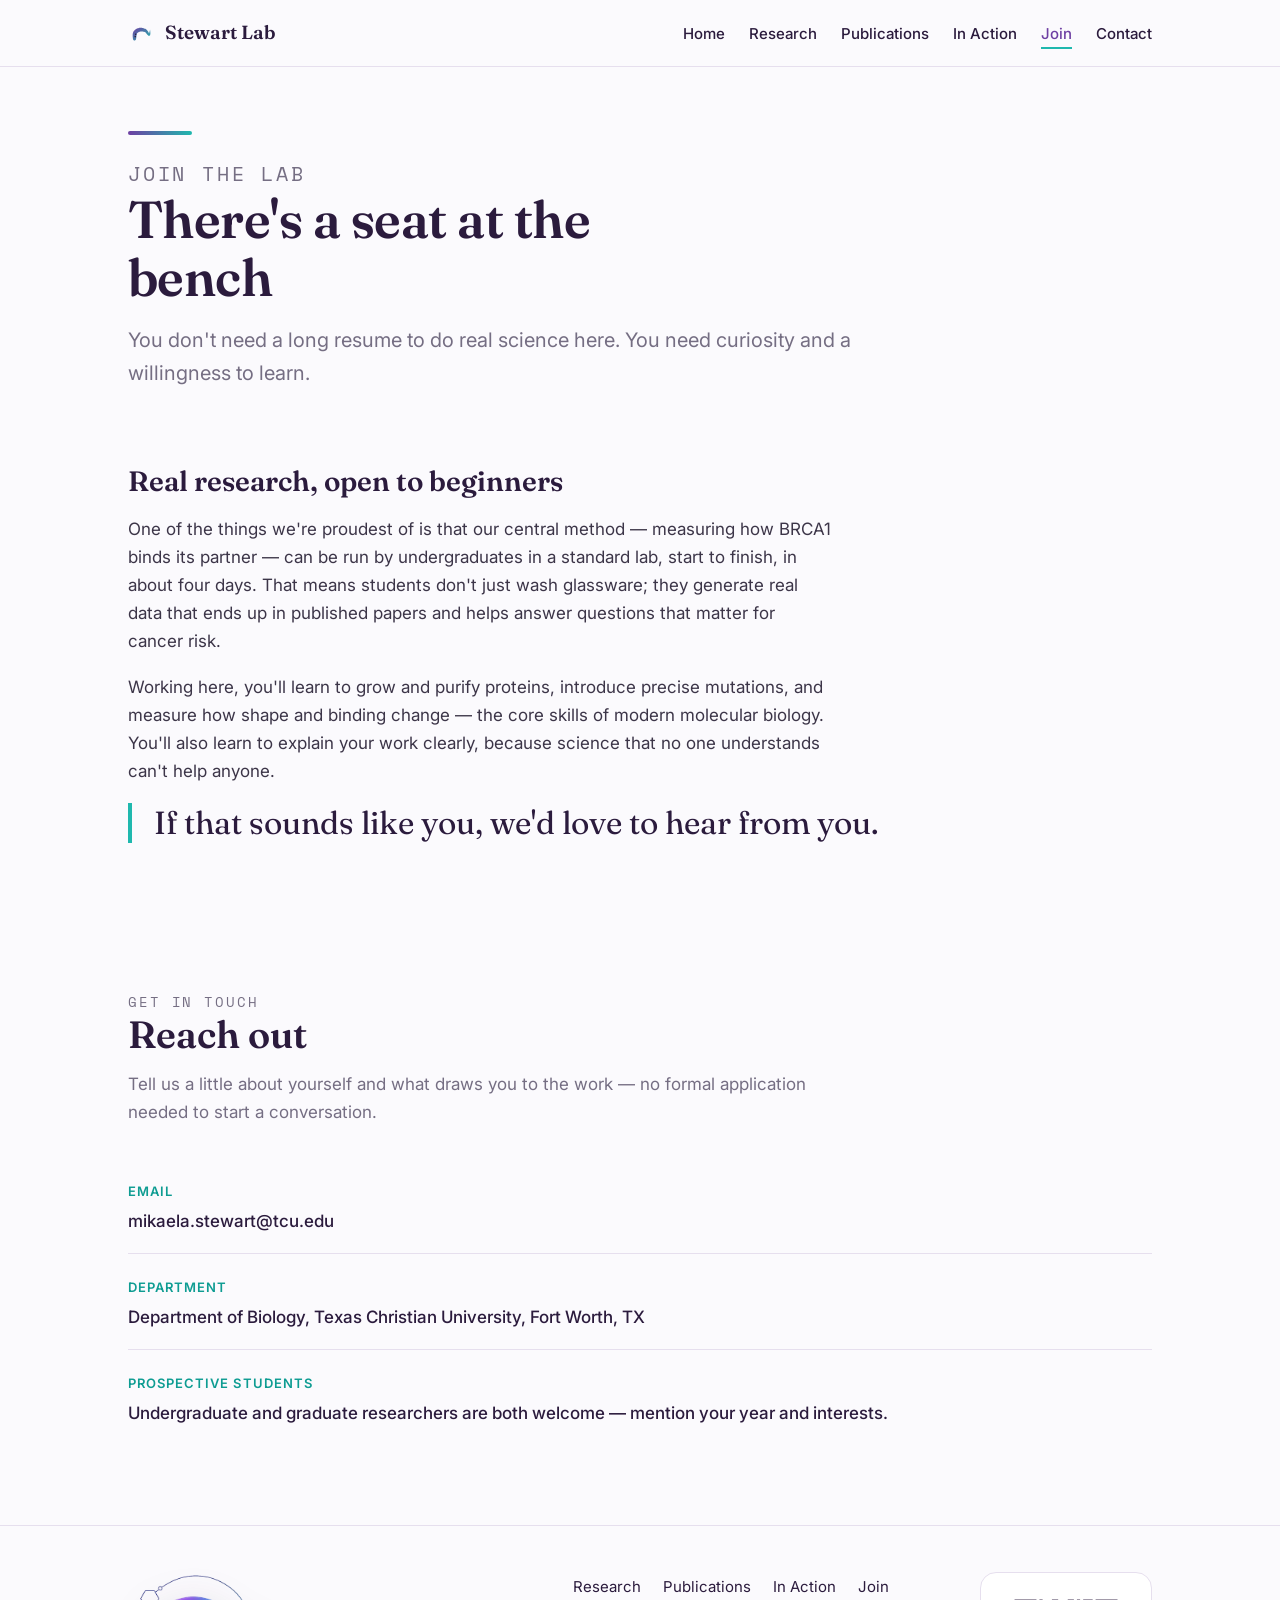
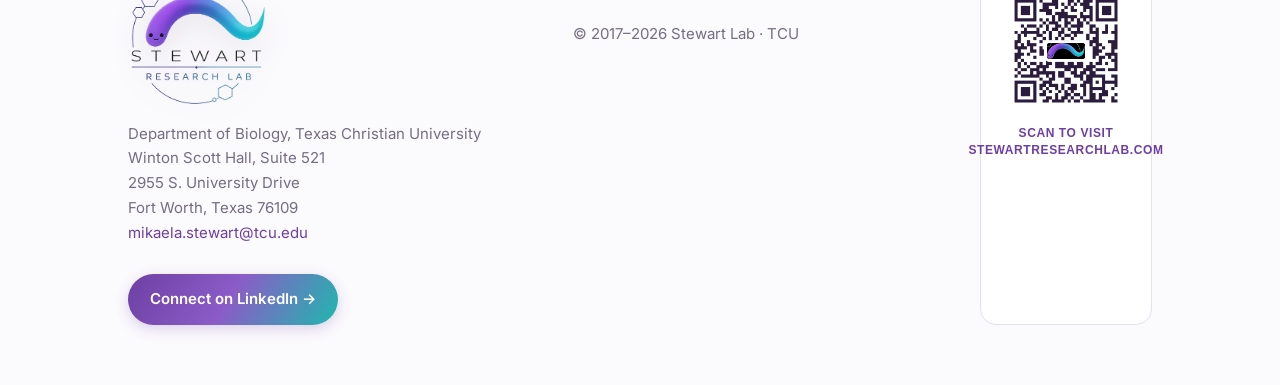
==== commit c2992bfc: "Add files via upload" ====
--- a/join.html
+++ b/join.html
@@ -28,4 +28,4 @@
       <li><span class="where">Prospective students</span><span class="what">Undergraduate and graduate researchers are both welcome &mdash; mention your year and interests.</span></li>
     </ul>
   </div></section>
-</main><footer id="contact"><div class="wrap foot-grid"><div><div class="foot-brand"><a class="foot-logo" href="index.html"><img src="images/logo-light.png" alt="Stewart Research Lab" width="140"></a></div><p class="muted">Department of Biology, Texas Christian University<br>Winton Scott Hall, Suite 521<br>2955 S. University Drive<br>Fort Worth, Texas 76109<br><a href="mailto:mikaela.stewart@tcu.edu">mikaela.stewart@tcu.edu</a></p><a class="btn btn-linkedin" href="https://www.linkedin.com/in/mikaelastewart/" target="_blank" rel="noopener" style="margin-top:14px;">Connect on LinkedIn &rarr;</a></div><div><ul class="foot-links"><li><a href="research.html">Research</a></li><li><a href="publications.html">Publications</a></li><li><a href="people.html">In Action</a></li><li><a href="join.html">Join</a></li></ul><p class="muted" style="margin-top:22px;">&copy; 2017&ndash;<span id="yr"></span> Stewart Lab &middot; TCU</p></div><button type="button" class="qr-card" id="qrOpen" aria-haspopup="dialog"><img src="images/qr.png" alt="QR code that opens stewartresearchlab.com"><span class="qr-cap">Scan to visit<br>stewartresearchlab.com</span></button></div></footer><div class="lightbox" id="qrLightbox" role="dialog" aria-modal="true" aria-label="QR code to visit stewartresearchlab.com" aria-hidden="true"><button class="lb-close" type="button" aria-label="Close">&times;</button><figure class="lb-figure"><img src="images/qr.png" alt="QR code that opens stewartresearchlab.com" style="max-width:420px;width:100%;background:#fff;padding:22px;border-radius:18px;"><figcaption>Point a phone camera here to open stewartresearchlab.com</figcaption></figure></div><script>document.getElementById("yr").textContent=new Date().getFullYear();var t=document.querySelector(".navtoggle"),m=document.getElementById("menu");t.addEventListener("click",function(){var o=m.classList.toggle("open");t.setAttribute("aria-expanded",o);});m.querySelectorAll("a").forEach(function(a){a.addEventListener("click",function(){m.classList.remove("open");});});var io=new IntersectionObserver(function(e){e.forEach(function(x){if(x.isIntersecting){x.target.classList.add("in");io.unobserve(x.target);}});},{threshold:0.12});document.querySelectorAll(".reveal").forEach(function(el){io.observe(el);});(function(){var ql=document.getElementById("qrLightbox"),qo=document.getElementById("qrOpen");if(!ql||!qo)return;var qp=null;function qOpen(){qp=document.activeElement;ql.classList.add("open");ql.setAttribute("aria-hidden","false");document.body.style.overflow="hidden";var c=ql.querySelector(".lb-close");if(c)c.focus();}function qClose(){ql.classList.remove("open");ql.setAttribute("aria-hidden","true");document.body.style.overflow="";if(qp&&qp.focus)qp.focus();}qo.addEventListener("click",qOpen);var cb=ql.querySelector(".lb-close");if(cb)cb.addEventListener("click",qClose);ql.addEventListener("click",function(e){if(e.target===ql)qClose();});document.addEventListener("keydown",function(e){if(ql.classList.contains("open")&&e.key==="Escape")qClose();});})();</script></body></html>+</main><footer id="contact"><div class="wrap foot-grid"><div><div class="foot-brand"><a class="foot-logo" href="index.html"><img src="images/logo-light.png" alt="Stewart Research Lab" width="140"></a></div><p class="muted">Department of Biology, Texas Christian University<br>Winton Scott Hall, Suite 521<br>2955 S. University Drive<br>Fort Worth, Texas 76109<br><a href="mailto:mikaela.stewart@tcu.edu">mikaela.stewart@tcu.edu</a></p><a class="btn btn-linkedin" href="https://www.linkedin.com/in/mikaelastewart/" target="_blank" rel="noopener" style="margin-top:14px;">Connect on LinkedIn &rarr;</a></div><div><ul class="foot-links"><li><a href="research.html">Research</a></li><li><a href="publications.html">Publications</a></li><li><a href="people.html">In Action</a></li><li><a href="join.html">Join</a></li></ul><p class="muted" style="margin-top:22px;">&copy; 2017&ndash;<span id="yr"></span> Stewart Lab &middot; TCU</p></div><button type="button" class="qr-card" id="qrOpen" aria-haspopup="dialog"><img src="images/qr.png" alt="QR code that opens stewartresearchlab.com"><span class="qr-cap">Scan to visit<br>stewartresearchlab.com</span></button></div></footer><div class="lightbox" id="qrLightbox" role="dialog" aria-modal="true" aria-label="QR code to visit stewartresearchlab.com" aria-hidden="true"><button class="lb-close" type="button" aria-label="Close">&times;</button><div class="qr-scan-card"><img class="qr-scan-logo" src="images/logo-light.png" alt="Stewart Research Lab"><img class="qr-scan-img" src="images/qr.png" alt="QR code that opens stewartresearchlab.com"><p class="qr-scan-cap">Point a phone camera here to open<br><strong>stewartresearchlab.com</strong></p></div></div><script>document.getElementById("yr").textContent=new Date().getFullYear();var t=document.querySelector(".navtoggle"),m=document.getElementById("menu");t.addEventListener("click",function(){var o=m.classList.toggle("open");t.setAttribute("aria-expanded",o);});m.querySelectorAll("a").forEach(function(a){a.addEventListener("click",function(){m.classList.remove("open");});});var io=new IntersectionObserver(function(e){e.forEach(function(x){if(x.isIntersecting){x.target.classList.add("in");io.unobserve(x.target);}});},{threshold:0.12});document.querySelectorAll(".reveal").forEach(function(el){io.observe(el);});(function(){var ql=document.getElementById("qrLightbox"),qo=document.getElementById("qrOpen");if(!ql||!qo)return;var qp=null;function qOpen(){qp=document.activeElement;ql.classList.add("open");ql.setAttribute("aria-hidden","false");document.body.style.overflow="hidden";var c=ql.querySelector(".lb-close");if(c)c.focus();}function qClose(){ql.classList.remove("open");ql.setAttribute("aria-hidden","true");document.body.style.overflow="";if(qp&&qp.focus)qp.focus();}qo.addEventListener("click",qOpen);var cb=ql.querySelector(".lb-close");if(cb)cb.addEventListener("click",qClose);ql.addEventListener("click",function(e){if(e.target===ql)qClose();});document.addEventListener("keydown",function(e){if(ql.classList.contains("open")&&e.key==="Escape")qClose();});})();</script></body></html>
--- a/styles.css
+++ b/styles.css
@@ -261,3 +261,11 @@
 
 /* ---------- gallery: full-graphic items (recap flyers/infographics shown whole, not cropped) ---------- */
 .shot.graphic .shot-btn img{object-fit:contain; background:#fff; aspect-ratio:4/3;}
+
+/* ---------- QR scan card (enlarged, branded scan view: logo + QR + caption) ---------- */
+.qr-scan-card{background:#fff; border-radius:24px; padding:24px 26px 20px; width:min(90vw,400px);
+  box-shadow:0 30px 80px rgba(0,0,0,.5); text-align:center;}
+.qr-scan-logo{display:block; width:210px; max-width:66%; height:auto; margin:0 auto 12px;}
+.qr-scan-img{display:block; width:100%; max-width:330px; margin:0 auto; border-radius:14px;}
+.qr-scan-cap{margin:16px 4px 2px; color:var(--plum); font-size:15px; line-height:1.55;}
+.qr-scan-cap strong{color:var(--purple);}
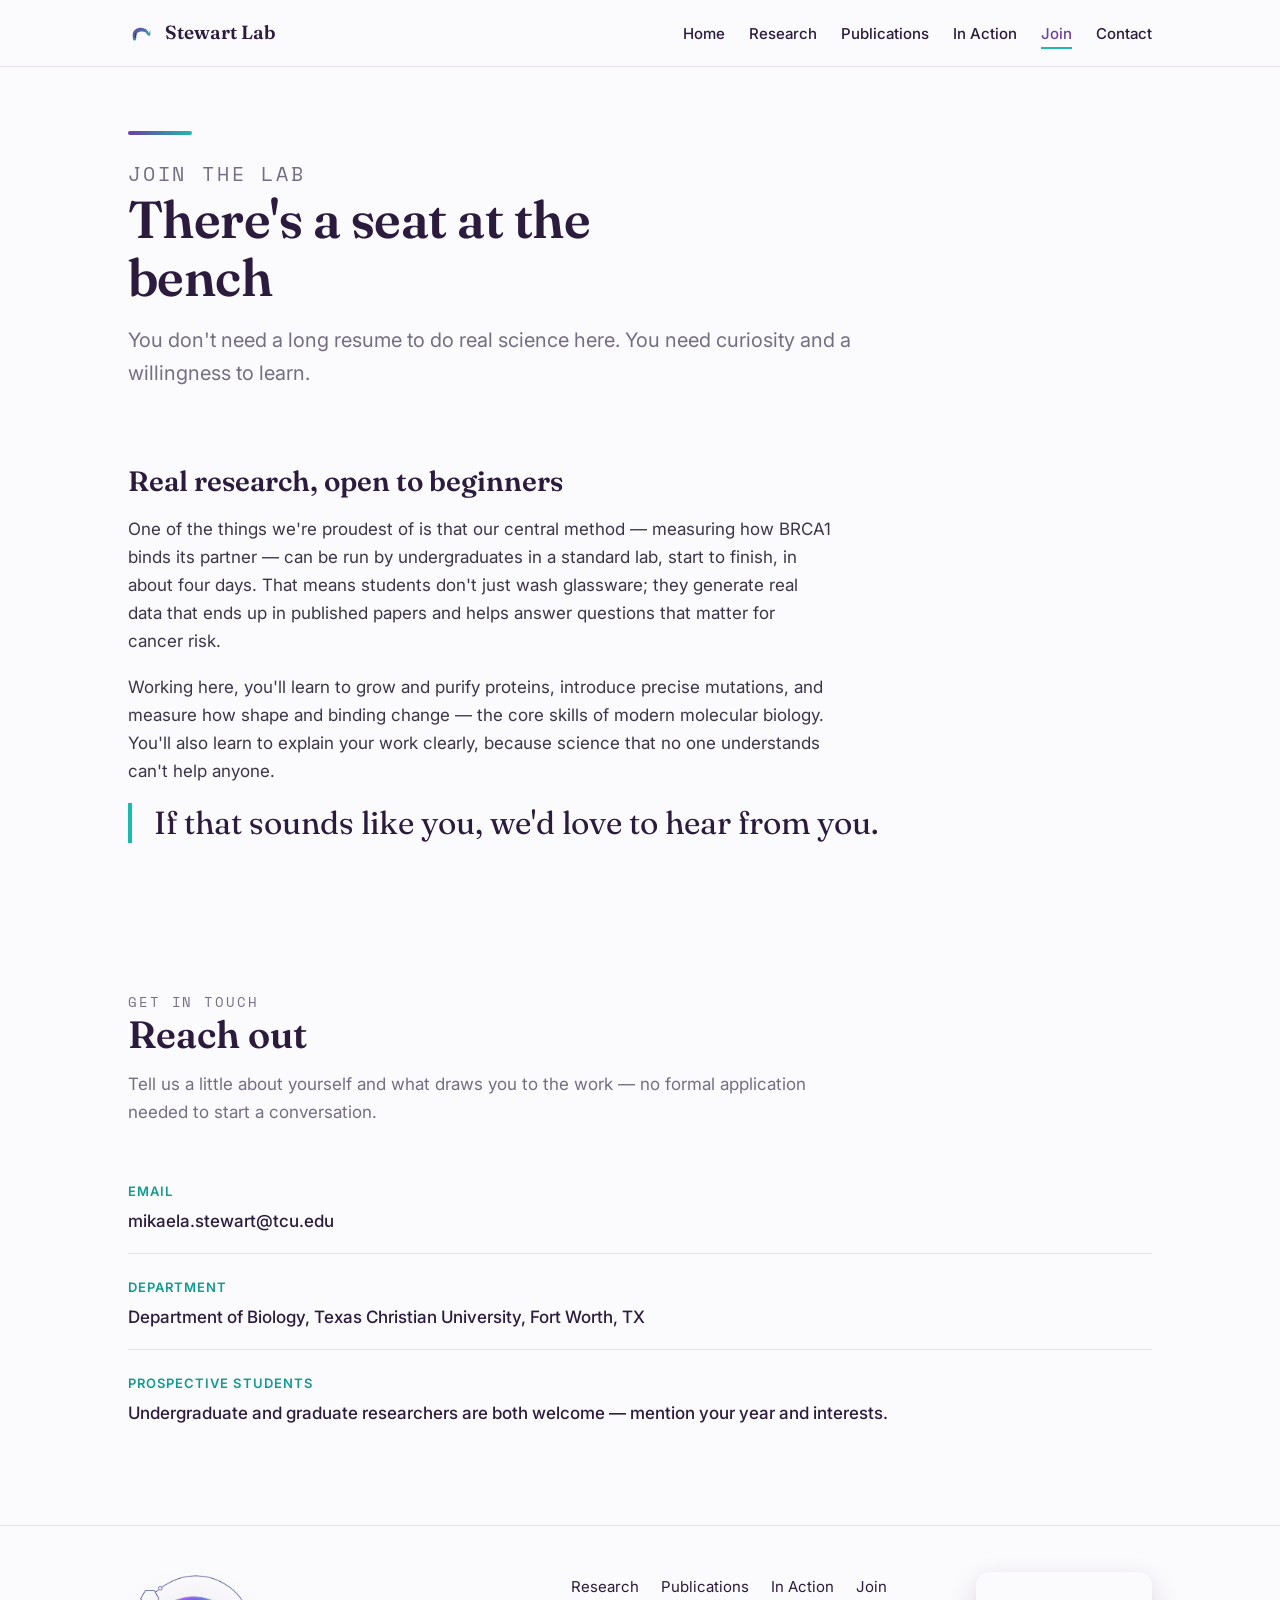
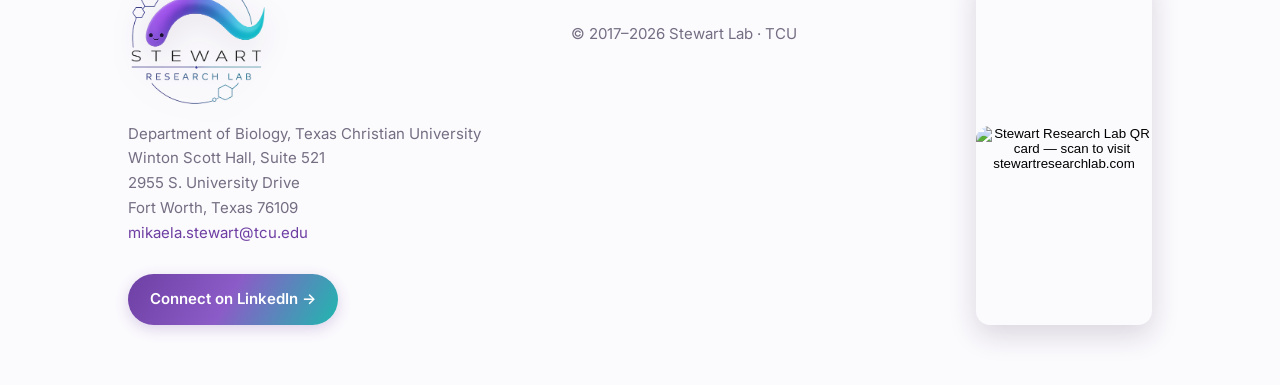
==== commit 93ec8635: "Add files via upload" ====
--- a/join.html
+++ b/join.html
@@ -28,4 +28,4 @@
       <li><span class="where">Prospective students</span><span class="what">Undergraduate and graduate researchers are both welcome &mdash; mention your year and interests.</span></li>
     </ul>
   </div></section>
-</main><footer id="contact"><div class="wrap foot-grid"><div><div class="foot-brand"><a class="foot-logo" href="index.html"><img src="images/logo-light.png" alt="Stewart Research Lab" width="140"></a></div><p class="muted">Department of Biology, Texas Christian University<br>Winton Scott Hall, Suite 521<br>2955 S. University Drive<br>Fort Worth, Texas 76109<br><a href="mailto:mikaela.stewart@tcu.edu">mikaela.stewart@tcu.edu</a></p><a class="btn btn-linkedin" href="https://www.linkedin.com/in/mikaelastewart/" target="_blank" rel="noopener" style="margin-top:14px;">Connect on LinkedIn &rarr;</a></div><div><ul class="foot-links"><li><a href="research.html">Research</a></li><li><a href="publications.html">Publications</a></li><li><a href="people.html">In Action</a></li><li><a href="join.html">Join</a></li></ul><p class="muted" style="margin-top:22px;">&copy; 2017&ndash;<span id="yr"></span> Stewart Lab &middot; TCU</p></div><button type="button" class="qr-card" id="qrOpen" aria-haspopup="dialog"><img src="images/qr.png" alt="QR code that opens stewartresearchlab.com"><span class="qr-cap">Scan to visit<br>stewartresearchlab.com</span></button></div></footer><div class="lightbox" id="qrLightbox" role="dialog" aria-modal="true" aria-label="QR code to visit stewartresearchlab.com" aria-hidden="true"><button class="lb-close" type="button" aria-label="Close">&times;</button><div class="qr-scan-card"><img class="qr-scan-logo" src="images/logo-light.png" alt="Stewart Research Lab"><img class="qr-scan-img" src="images/qr.png" alt="QR code that opens stewartresearchlab.com"><p class="qr-scan-cap">Point a phone camera here to open<br><strong>stewartresearchlab.com</strong></p></div></div><script>document.getElementById("yr").textContent=new Date().getFullYear();var t=document.querySelector(".navtoggle"),m=document.getElementById("menu");t.addEventListener("click",function(){var o=m.classList.toggle("open");t.setAttribute("aria-expanded",o);});m.querySelectorAll("a").forEach(function(a){a.addEventListener("click",function(){m.classList.remove("open");});});var io=new IntersectionObserver(function(e){e.forEach(function(x){if(x.isIntersecting){x.target.classList.add("in");io.unobserve(x.target);}});},{threshold:0.12});document.querySelectorAll(".reveal").forEach(function(el){io.observe(el);});(function(){var ql=document.getElementById("qrLightbox"),qo=document.getElementById("qrOpen");if(!ql||!qo)return;var qp=null;function qOpen(){qp=document.activeElement;ql.classList.add("open");ql.setAttribute("aria-hidden","false");document.body.style.overflow="hidden";var c=ql.querySelector(".lb-close");if(c)c.focus();}function qClose(){ql.classList.remove("open");ql.setAttribute("aria-hidden","true");document.body.style.overflow="";if(qp&&qp.focus)qp.focus();}qo.addEventListener("click",qOpen);var cb=ql.querySelector(".lb-close");if(cb)cb.addEventListener("click",qClose);ql.addEventListener("click",function(e){if(e.target===ql)qClose();});document.addEventListener("keydown",function(e){if(ql.classList.contains("open")&&e.key==="Escape")qClose();});})();</script></body></html>+</main><footer id="contact"><div class="wrap foot-grid"><div><div class="foot-brand"><a class="foot-logo" href="index.html"><img src="images/logo-light.png" alt="Stewart Research Lab" width="140"></a></div><p class="muted">Department of Biology, Texas Christian University<br>Winton Scott Hall, Suite 521<br>2955 S. University Drive<br>Fort Worth, Texas 76109<br><a href="mailto:mikaela.stewart@tcu.edu">mikaela.stewart@tcu.edu</a></p><a class="btn btn-linkedin" href="https://www.linkedin.com/in/mikaelastewart/" target="_blank" rel="noopener" style="margin-top:14px;">Connect on LinkedIn &rarr;</a></div><div><ul class="foot-links"><li><a href="research.html">Research</a></li><li><a href="publications.html">Publications</a></li><li><a href="people.html">In Action</a></li><li><a href="join.html">Join</a></li></ul><p class="muted" style="margin-top:22px;">&copy; 2017&ndash;<span id="yr"></span> Stewart Lab &middot; TCU</p></div><button type="button" class="qr-card" id="qrOpen" aria-haspopup="dialog" aria-label="Open the Stewart Research Lab QR card"><img src="images/qr-card.png" alt="Stewart Research Lab QR card — scan to visit stewartresearchlab.com" loading="lazy"></button></div></footer><div class="lightbox" id="qrLightbox" role="dialog" aria-modal="true" aria-label="Stewart Research Lab QR card — scan to visit stewartresearchlab.com" aria-hidden="true"><button class="lb-close" type="button" aria-label="Close">&times;</button><img class="qr-card-full" src="images/qr-card.png" alt="Stewart Research Lab QR card — scan to visit stewartresearchlab.com"></div><script>document.getElementById("yr").textContent=new Date().getFullYear();var t=document.querySelector(".navtoggle"),m=document.getElementById("menu");t.addEventListener("click",function(){var o=m.classList.toggle("open");t.setAttribute("aria-expanded",o);});m.querySelectorAll("a").forEach(function(a){a.addEventListener("click",function(){m.classList.remove("open");});});var io=new IntersectionObserver(function(e){e.forEach(function(x){if(x.isIntersecting){x.target.classList.add("in");io.unobserve(x.target);}});},{rootMargin:"0px 0px -80px 0px"});document.querySelectorAll(".reveal").forEach(function(el){io.observe(el);});(function(){var ql=document.getElementById("qrLightbox"),qo=document.getElementById("qrOpen");if(!ql||!qo)return;var qp=null;function qOpen(){qp=document.activeElement;ql.classList.add("open");ql.setAttribute("aria-hidden","false");document.body.style.overflow="hidden";var c=ql.querySelector(".lb-close");if(c)c.focus();}function qClose(){ql.classList.remove("open");ql.setAttribute("aria-hidden","true");document.body.style.overflow="";if(qp&&qp.focus)qp.focus();}qo.addEventListener("click",qOpen);var cb=ql.querySelector(".lb-close");if(cb)cb.addEventListener("click",qClose);ql.addEventListener("click",function(e){if(e.target===ql)qClose();});document.addEventListener("keydown",function(e){if(ql.classList.contains("open")&&e.key==="Escape")qClose();});})();</script></body></html>
--- a/styles.css
+++ b/styles.css
@@ -236,15 +236,15 @@
 .foot-logo img{width:140px; height:auto; display:block;
   filter:drop-shadow(0 6px 16px rgba(43,27,61,.12));}
 
-/* ---------- QR card + its lightbox trigger ---------- */
-.qr-card{background:#fff; border:1px solid var(--line); border-radius:16px; padding:14px; cursor:zoom-in;
-  display:flex; flex-direction:column; align-items:center; gap:10px; width:172px;
+/* ---------- QR card (footer thumbnail) + its enlarged lightbox view ---------- */
+.qr-card{display:block; padding:0; border:0; background:none; cursor:zoom-in; width:176px;
+  border-radius:14px; box-shadow:0 10px 28px rgba(43,27,61,.16);
   transition:transform .18s ease, box-shadow .18s ease;}
-.qr-card:hover{transform:translateY(-3px); box-shadow:0 14px 32px rgba(43,27,61,.13);}
-.qr-card:focus-visible{outline:3px solid var(--teal-bright); outline-offset:2px;}
-.qr-card img{width:128px; height:128px; display:block; border-radius:8px;}
-.qr-card .qr-cap{font-size:12px; font-weight:600; letter-spacing:.05em; text-transform:uppercase;
-  color:var(--purple); text-align:center; line-height:1.4;}
+.qr-card:hover{transform:translateY(-3px); box-shadow:0 18px 40px rgba(43,27,61,.22);}
+.qr-card:focus-visible{outline:3px solid var(--teal-bright); outline-offset:3px;}
+.qr-card img{width:100%; height:auto; display:block; border-radius:14px;}
+.qr-card-full{display:block; width:auto; height:auto; max-width:min(94vw,460px); max-height:90vh;
+  border-radius:14px; box-shadow:0 30px 80px rgba(0,0,0,.55);}
 
 /* ---------- season tag (gives the gallery a living-timeline feel) ---------- */
 .when{display:inline-block; font-weight:600; font-size:11.5px; letter-spacing:.1em; text-transform:uppercase;
@@ -262,10 +262,3 @@
 /* ---------- gallery: full-graphic items (recap flyers/infographics shown whole, not cropped) ---------- */
 .shot.graphic .shot-btn img{object-fit:contain; background:#fff; aspect-ratio:4/3;}
 
-/* ---------- QR scan card (enlarged, branded scan view: logo + QR + caption) ---------- */
-.qr-scan-card{background:#fff; border-radius:24px; padding:24px 26px 20px; width:min(90vw,400px);
-  box-shadow:0 30px 80px rgba(0,0,0,.5); text-align:center;}
-.qr-scan-logo{display:block; width:210px; max-width:66%; height:auto; margin:0 auto 12px;}
-.qr-scan-img{display:block; width:100%; max-width:330px; margin:0 auto; border-radius:14px;}
-.qr-scan-cap{margin:16px 4px 2px; color:var(--plum); font-size:15px; line-height:1.55;}
-.qr-scan-cap strong{color:var(--purple);}
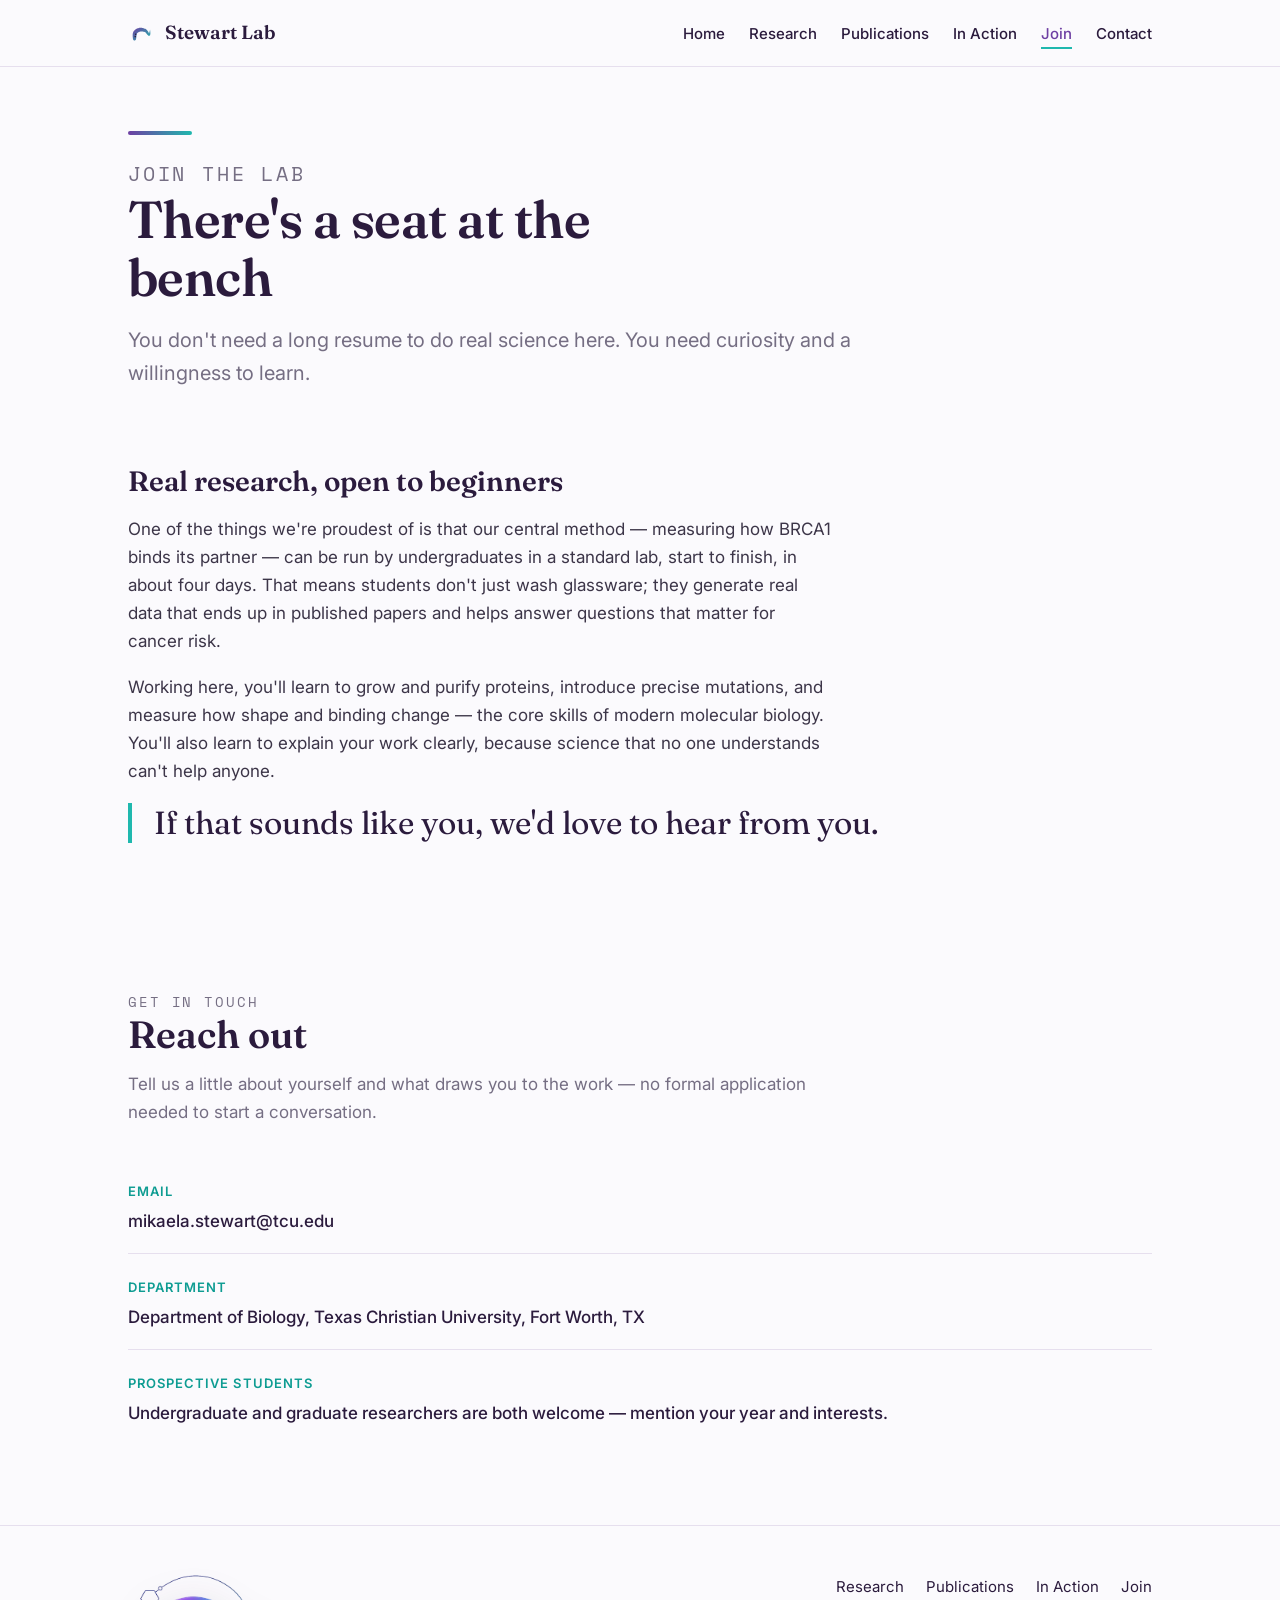
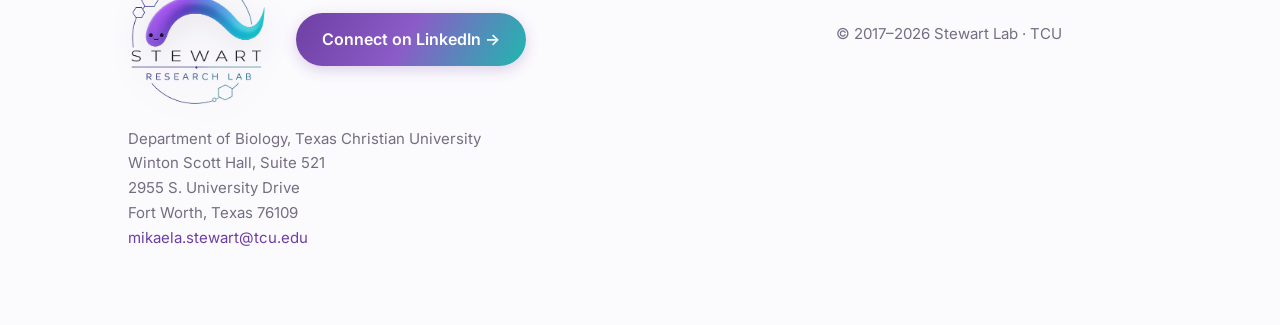
==== commit 137f679a: "Add files via upload" ====
--- a/join.html
+++ b/join.html
@@ -28,4 +28,4 @@
       <li><span class="where">Prospective students</span><span class="what">Undergraduate and graduate researchers are both welcome &mdash; mention your year and interests.</span></li>
     </ul>
   </div></section>
-</main><footer id="contact"><div class="wrap foot-grid"><div><div class="foot-brand"><a class="foot-logo" href="index.html"><img src="images/logo-light.png" alt="Stewart Research Lab" width="140"></a></div><p class="muted">Department of Biology, Texas Christian University<br>Winton Scott Hall, Suite 521<br>2955 S. University Drive<br>Fort Worth, Texas 76109<br><a href="mailto:mikaela.stewart@tcu.edu">mikaela.stewart@tcu.edu</a></p><a class="btn btn-linkedin" href="https://www.linkedin.com/in/mikaelastewart/" target="_blank" rel="noopener" style="margin-top:14px;">Connect on LinkedIn &rarr;</a></div><div><ul class="foot-links"><li><a href="research.html">Research</a></li><li><a href="publications.html">Publications</a></li><li><a href="people.html">In Action</a></li><li><a href="join.html">Join</a></li></ul><p class="muted" style="margin-top:22px;">&copy; 2017&ndash;<span id="yr"></span> Stewart Lab &middot; TCU</p></div><button type="button" class="qr-card" id="qrOpen" aria-haspopup="dialog" aria-label="Open the Stewart Research Lab QR card"><img src="images/qr-card.png" alt="Stewart Research Lab QR card — scan to visit stewartresearchlab.com" loading="lazy"></button></div></footer><div class="lightbox" id="qrLightbox" role="dialog" aria-modal="true" aria-label="Stewart Research Lab QR card — scan to visit stewartresearchlab.com" aria-hidden="true"><button class="lb-close" type="button" aria-label="Close">&times;</button><img class="qr-card-full" src="images/qr-card.png" alt="Stewart Research Lab QR card — scan to visit stewartresearchlab.com"></div><script>document.getElementById("yr").textContent=new Date().getFullYear();var t=document.querySelector(".navtoggle"),m=document.getElementById("menu");t.addEventListener("click",function(){var o=m.classList.toggle("open");t.setAttribute("aria-expanded",o);});m.querySelectorAll("a").forEach(function(a){a.addEventListener("click",function(){m.classList.remove("open");});});var io=new IntersectionObserver(function(e){e.forEach(function(x){if(x.isIntersecting){x.target.classList.add("in");io.unobserve(x.target);}});},{rootMargin:"0px 0px -80px 0px"});document.querySelectorAll(".reveal").forEach(function(el){io.observe(el);});(function(){var ql=document.getElementById("qrLightbox"),qo=document.getElementById("qrOpen");if(!ql||!qo)return;var qp=null;function qOpen(){qp=document.activeElement;ql.classList.add("open");ql.setAttribute("aria-hidden","false");document.body.style.overflow="hidden";var c=ql.querySelector(".lb-close");if(c)c.focus();}function qClose(){ql.classList.remove("open");ql.setAttribute("aria-hidden","true");document.body.style.overflow="";if(qp&&qp.focus)qp.focus();}qo.addEventListener("click",qOpen);var cb=ql.querySelector(".lb-close");if(cb)cb.addEventListener("click",qClose);ql.addEventListener("click",function(e){if(e.target===ql)qClose();});document.addEventListener("keydown",function(e){if(ql.classList.contains("open")&&e.key==="Escape")qClose();});})();</script></body></html>+</main><footer id="contact"><div class="wrap foot-grid"><div><div class="foot-top"><div class="foot-brand"><a class="foot-logo" href="index.html"><img src="images/logo-light.png" alt="Stewart Research Lab" width="140"></a></div><a class="btn btn-linkedin" href="https://www.linkedin.com/in/mikaelastewart/" target="_blank" rel="noopener">Connect on LinkedIn &rarr;</a></div><p class="muted">Department of Biology, Texas Christian University<br>Winton Scott Hall, Suite 521<br>2955 S. University Drive<br>Fort Worth, Texas 76109<br><a href="mailto:mikaela.stewart@tcu.edu">mikaela.stewart@tcu.edu</a></p></div><div><ul class="foot-links"><li><a href="research.html">Research</a></li><li><a href="publications.html">Publications</a></li><li><a href="people.html">In Action</a></li><li><a href="join.html">Join</a></li></ul><p class="muted" style="margin-top:22px;">&copy; 2017&ndash;<span id="yr"></span> Stewart Lab &middot; TCU</p></div></div></footer><script>document.getElementById("yr").textContent=new Date().getFullYear();var t=document.querySelector(".navtoggle"),m=document.getElementById("menu");t.addEventListener("click",function(){var o=m.classList.toggle("open");t.setAttribute("aria-expanded",o);});m.querySelectorAll("a").forEach(function(a){a.addEventListener("click",function(){m.classList.remove("open");});});var io=new IntersectionObserver(function(e){e.forEach(function(x){if(x.isIntersecting){x.target.classList.add("in");io.unobserve(x.target);}});},{rootMargin:"0px 0px -80px 0px"});document.querySelectorAll(".reveal").forEach(function(el){io.observe(el);});</script></body></html>
--- a/styles.css
+++ b/styles.css
@@ -236,15 +236,9 @@
 .foot-logo img{width:140px; height:auto; display:block;
   filter:drop-shadow(0 6px 16px rgba(43,27,61,.12));}
 
-/* ---------- QR card (footer thumbnail) + its enlarged lightbox view ---------- */
-.qr-card{display:block; padding:0; border:0; background:none; cursor:zoom-in; width:176px;
-  border-radius:14px; box-shadow:0 10px 28px rgba(43,27,61,.16);
-  transition:transform .18s ease, box-shadow .18s ease;}
-.qr-card:hover{transform:translateY(-3px); box-shadow:0 18px 40px rgba(43,27,61,.22);}
-.qr-card:focus-visible{outline:3px solid var(--teal-bright); outline-offset:3px;}
-.qr-card img{width:100%; height:auto; display:block; border-radius:14px;}
-.qr-card-full{display:block; width:auto; height:auto; max-width:min(94vw,460px); max-height:90vh;
-  border-radius:14px; box-shadow:0 30px 80px rgba(0,0,0,.55);}
+/* ---------- footer top row: logo with the LinkedIn button beside it ---------- */
+.foot-top{display:flex; align-items:center; gap:28px; flex-wrap:wrap; margin-bottom:20px;}
+.foot-top .btn-linkedin{font-size:16px; padding:13px 26px;}
 
 /* ---------- season tag (gives the gallery a living-timeline feel) ---------- */
 .when{display:inline-block; font-weight:600; font-size:11.5px; letter-spacing:.1em; text-transform:uppercase;
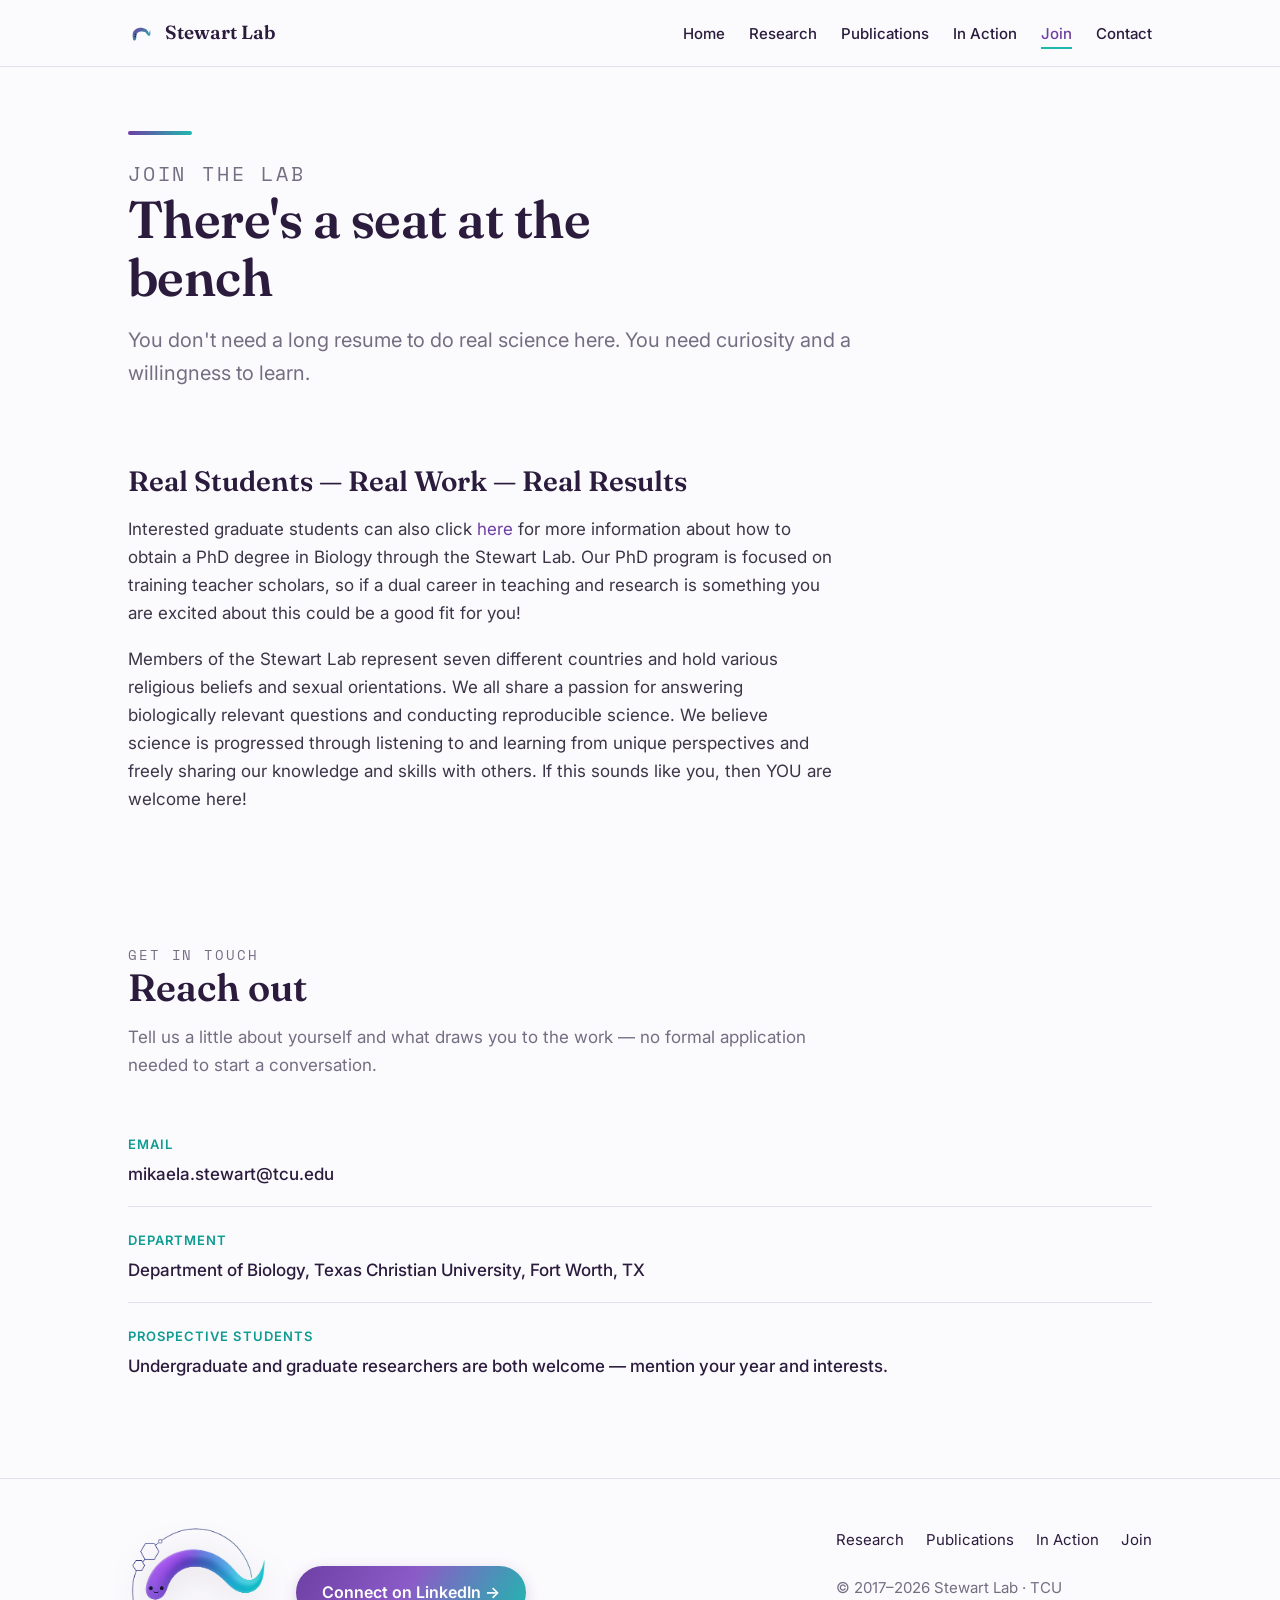
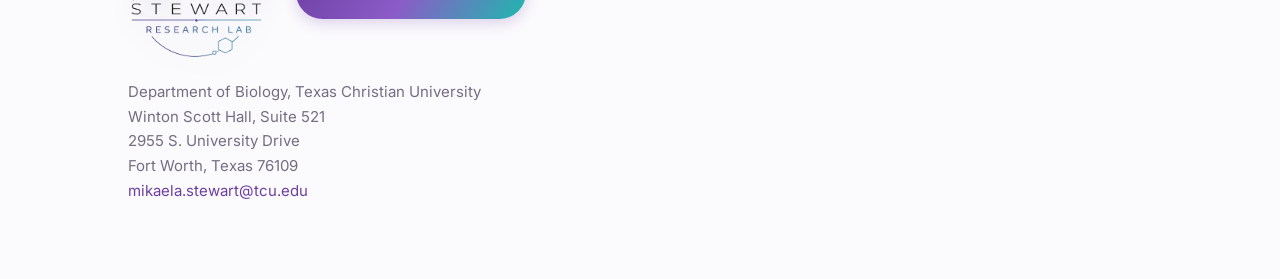
==== commit e06100c6: "Add files via upload" ====
--- a/join.html
+++ b/join.html
@@ -8,15 +8,9 @@
   </div></section>
 
   <section class="section"><div class="wrap prose reveal">
-    <h2 style="font-size:28px; margin-bottom:16px;">Real research, open to beginners</h2>
-    <p>One of the things we're proudest of is that our central method &mdash; measuring how BRCA1 binds its
-      partner &mdash; can be run by undergraduates in a standard lab, start to finish, in about four days.
-      That means students don't just wash glassware; they generate real data that ends up in published
-      papers and helps answer questions that matter for cancer risk.</p>
-    <p>Working here, you'll learn to grow and purify proteins, introduce precise mutations, and measure how
-      shape and binding change &mdash; the core skills of modern molecular biology. You'll also learn to
-      explain your work clearly, because science that no one understands can't help anyone.</p>
-    <p class="pull">If that sounds like you, we'd love to hear from you.</p>
+    <h2 style="font-size:28px; margin-bottom:16px;">Real Students &mdash; Real Work &mdash; Real Results</h2>
+    <p>Interested graduate students can also click <a href="https://cse.tcu.edu/biology/graduate-programs/index.php" target="_blank" rel="noopener">here</a> for more information about how to obtain a PhD degree in Biology through the Stewart Lab. Our PhD program is focused on training teacher scholars, so if a dual career in teaching and research is something you are excited about this could be a good fit for you!</p>
+    <p>Members of the Stewart Lab represent seven different countries and hold various religious beliefs and sexual orientations. We all share a passion for answering biologically relevant questions and conducting reproducible science. We believe science is progressed through listening to and learning from unique perspectives and freely sharing our knowledge and skills with others. If this sounds like you, then YOU are welcome here!</p>
   </div></section>
 
   <section class="section"><div class="wrap reveal">
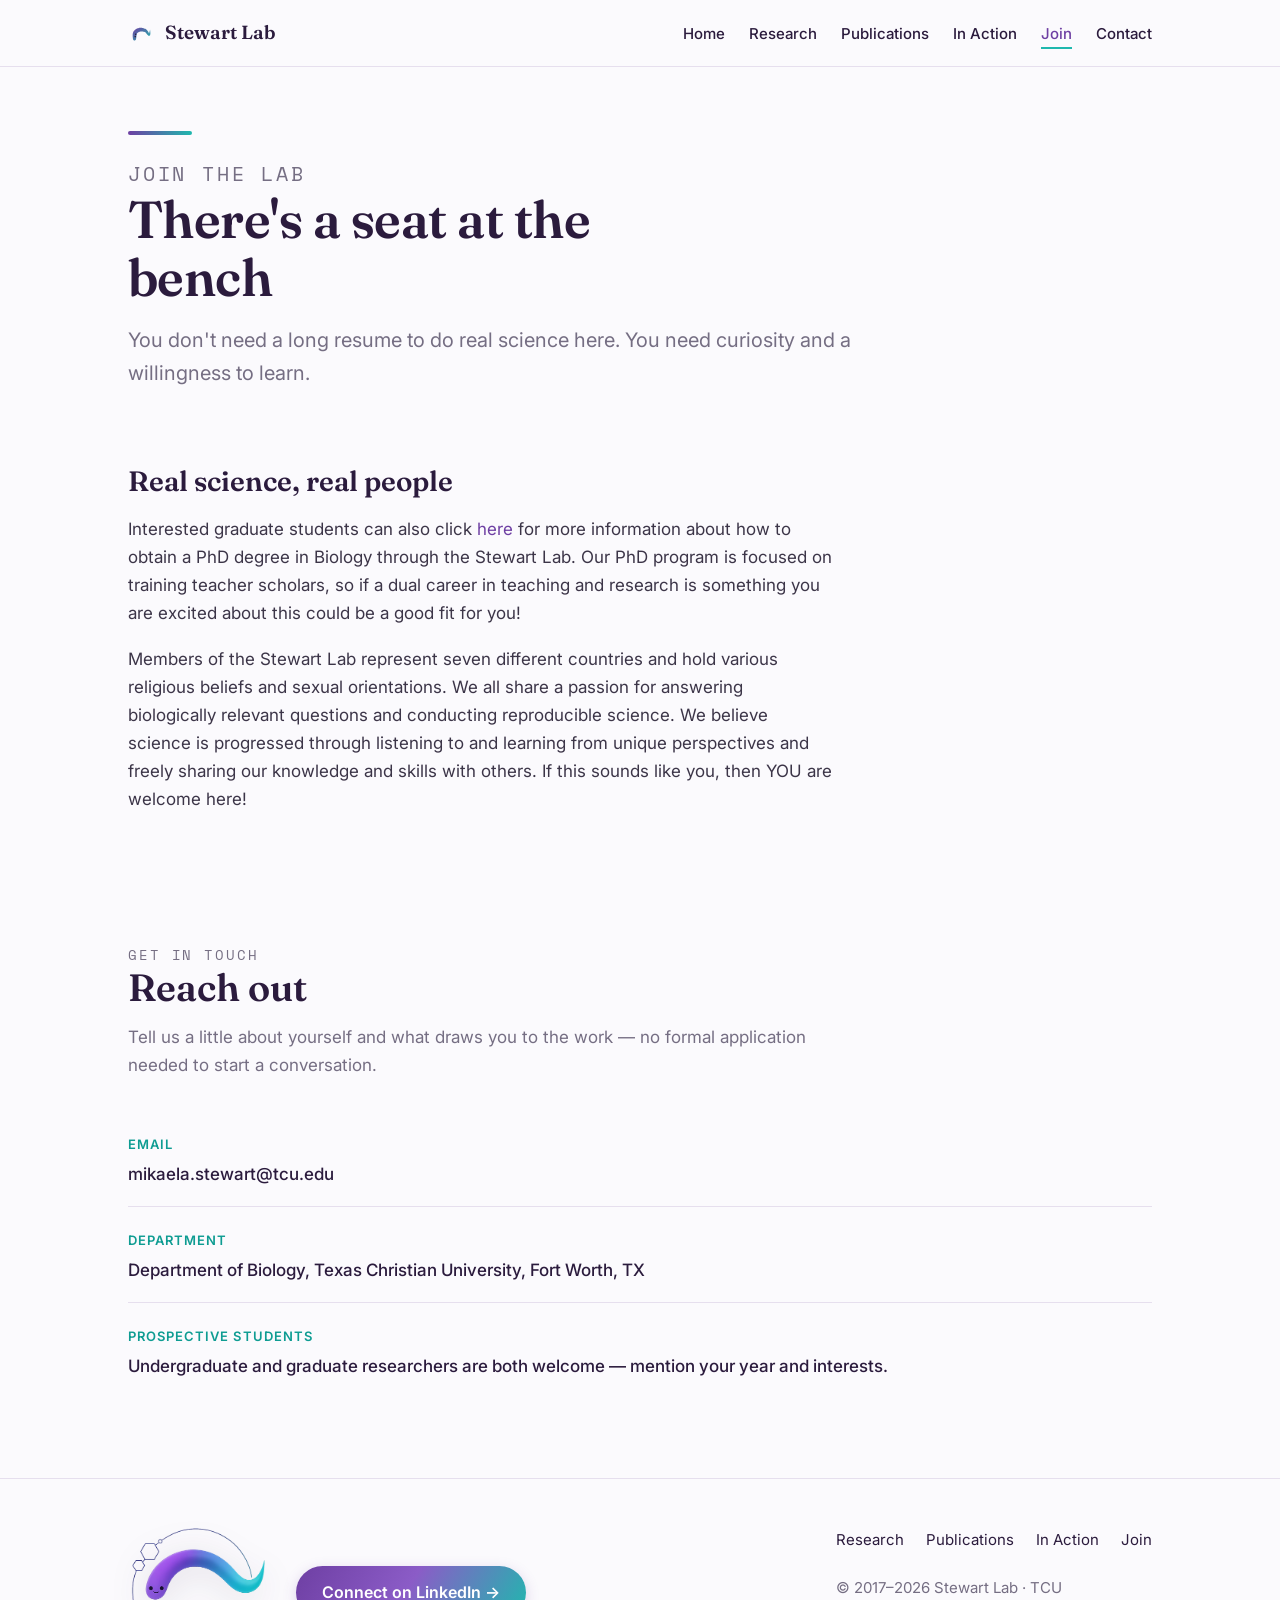
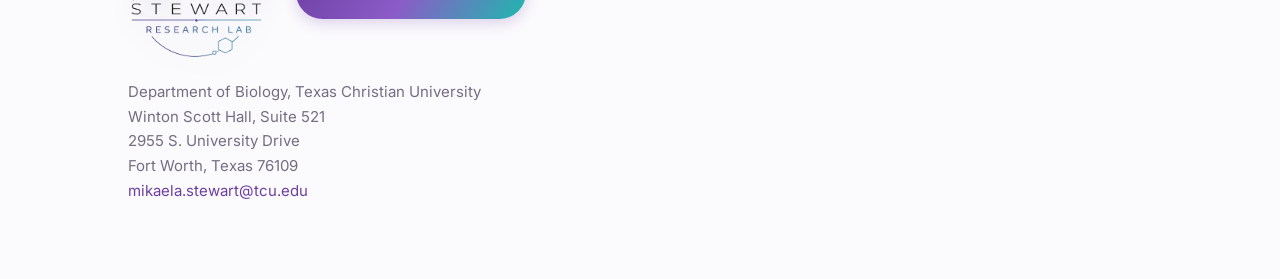
==== commit 9a17e565: "Add files via upload" ====
--- a/join.html
+++ b/join.html
@@ -8,7 +8,7 @@
   </div></section>
 
   <section class="section"><div class="wrap prose reveal">
-    <h2 style="font-size:28px; margin-bottom:16px;">Real Students &mdash; Real Work &mdash; Real Results</h2>
+    <h2 style="font-size:28px; margin-bottom:16px;">Real science, real people</h2>
     <p>Interested graduate students can also click <a href="https://cse.tcu.edu/biology/graduate-programs/index.php" target="_blank" rel="noopener">here</a> for more information about how to obtain a PhD degree in Biology through the Stewart Lab. Our PhD program is focused on training teacher scholars, so if a dual career in teaching and research is something you are excited about this could be a good fit for you!</p>
     <p>Members of the Stewart Lab represent seven different countries and hold various religious beliefs and sexual orientations. We all share a passion for answering biologically relevant questions and conducting reproducible science. We believe science is progressed through listening to and learning from unique perspectives and freely sharing our knowledge and skills with others. If this sounds like you, then YOU are welcome here!</p>
   </div></section>
